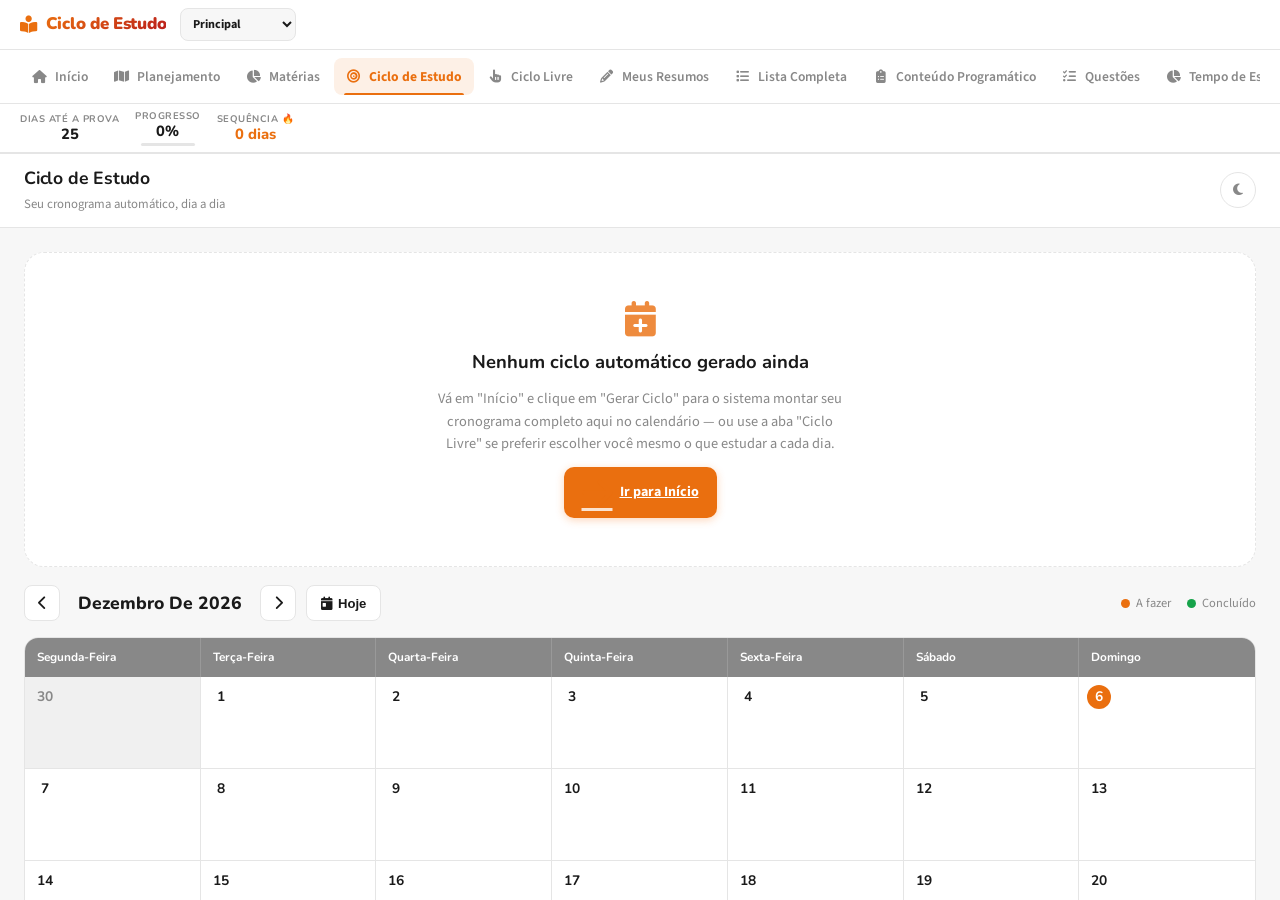
==== cicloestudo.html @ cb294ae9 "comit" ====
<!DOCTYPE html>
<html lang="pt-BR" data-theme="light">
<head>
    <meta charset="UTF-8">
    <meta name="viewport" content="width=device-width, initial-scale=1.0">
    <title>Ciclo de Estudo · Ciclo Estudo</title>
    <link rel="stylesheet" href="https://cdnjs.cloudflare.com/ajax/libs/font-awesome/6.4.0/css/all.min.css">
    <link rel="preconnect" href="https://fonts.googleapis.com">
    <link rel="preconnect" href="https://fonts.gstatic.com" crossorigin>
    <link href="https://fonts.googleapis.com/css2?family=Nunito:ital,wght@0,300;0,400;0,500;0,600;0,700;0,800;0,900;1,400&family=Source+Sans+3:ital,wght@0,300;0,400;0,600;0,700;1,400&family=JetBrains+Mono:wght@400;700&display=swap" rel="stylesheet">
    <link rel="stylesheet" href="core.css">
</head>
<body>
    <script id="persistence-data">window.HARDCODED_DATA = null;</script>
    <div id="toast-container"></div>

    <header class="app-header glass-panel">
        <div class="app-header-row">
            <div class="brand">
                <i class="fas fa-book-reader"></i>
                <span>Ciclo de Estudo</span>
            </div>
            <div id="profile-switcher" class="profile-switcher"><!-- JS generated --></div>
        </div>

        <div class="app-header-row">
            <nav class="topnav-menu">
                <a href="index.html" class="nav-item">
                    <i class="fas fa-house"></i>
                    <span>Início</span>
                </a>
                <a href="planejamento.html" class="nav-item">
                    <i class="fas fa-map"></i>
                    <span>Planejamento</span>
                </a>
                <a href="materias.html" class="nav-item">
                    <i class="fas fa-chart-pie"></i>
                    <span>Matérias</span>
                </a>
                <div class="nav-item active">
                    <i class="fas fa-bullseye"></i>
                    <span>Ciclo de Estudo</span>
                </div>
                <a href="cicloestudolivre.html" class="nav-item">
                    <i class="fas fa-hand-pointer"></i>
                    <span>Ciclo Livre</span>
                </a>
                <a href="resumo.html" class="nav-item">
                    <i class="fas fa-pencil-alt"></i>
                    <span>Meus Resumos</span>
                </a>
                <a href="listacompleta.html" class="nav-item">
                    <i class="fas fa-list"></i>
                    <span>Lista Completa</span>
                </a>
                <a href="conteudoprogramatico.html" class="nav-item">
                    <i class="fas fa-clipboard-list"></i>
                    <span>Conteúdo Programático</span>
                </a>
                <a href="questoes.html" class="nav-item">
                    <i class="fas fa-list-check"></i>
                    <span>Questões</span>
                </a>
                <a href="tempoestudo.html" class="nav-item">
                    <i class="fas fa-chart-pie"></i>
                    <span>Tempo de Estudo</span>
                </a>
                <a href="historico.html" class="nav-item">
                    <i class="fas fa-history"></i>
                    <span>Histórico</span>
                </a>
            </nav>
        </div>

        <div class="app-header-row subnav-row">
            <div class="header-stats">
                <div class="header-stat">
                    <div class="header-stat-label">Dias até a Prova</div>
                    <div class="header-stat-value" id="days-left-stat">0</div>
                </div>
                <div class="header-stat">
                    <div class="header-stat-label">Progresso</div>
                    <div class="header-stat-value" id="total-progress-stat">0%</div>
                    <div class="progress-circle">
                        <div class="progress-fill" id="total-progress-bar"></div>
                    </div>
                </div>
                <div class="header-stat">
                    <div class="header-stat-label">Sequência 🔥</div>
                    <div class="header-stat-value" id="streak-stat">0 dias</div>
                </div>
            </div>

            <div style="flex:1;"></div>
        </div>
    </header>

    <main class="main-content">
        <div class="top-bar">
            <div class="page-title">
                <h1 id="page-title-text">Ciclo de Estudo</h1>
                <p id="page-subtitle-text">Seu cronograma automático, dia a dia</p>
            </div>
            <div style="display:flex; gap:10px; align-items:center;">
                <button id="theme-toggle" style="padding: 8px 12px; border-radius: 50%; width: 38px; height: 38px; display: flex; align-items: center; justify-content: center; cursor: pointer; transition: all 0.2s;" onclick="toggleTheme()" title="Modo Escuro">
                    <i class="fas fa-moon"></i>
                </button>
            </div>
        </div>

        <div class="content-area">
            <div id="view-calendar" class="view-section active">
                <div id="calendar-empty-banner"><!-- JS generated --></div>

                <div class="calendar-toolbar">
                    <div class="calendar-toolbar-nav">
                        <button class="calendar-nav-btn" onclick="changeCalendarMonth(-1)" title="Mês anterior"><i class="fas fa-chevron-left"></i></button>
                        <h2 class="calendar-month-label" id="calendar-month-label">—</h2>
                        <button class="calendar-nav-btn" onclick="changeCalendarMonth(1)" title="Próximo mês"><i class="fas fa-chevron-right"></i></button>
                        <button class="calendar-today-btn" onclick="goToCalendarToday()"><i class="fas fa-calendar-day"></i> Hoje</button>
                    </div>
                    <div class="calendar-legend">
                        <div class="calendar-legend-item"><span class="calendar-legend-dot" style="background:var(--accent);"></span> A fazer</div>
                        <div class="calendar-legend-item"><span class="calendar-legend-dot" style="background:var(--green);"></span> Concluído</div>
                    </div>
                </div>

                <div class="calendar-table">
                    <div class="calendar-table-head" id="calendar-grid-head"><!-- JS generated --></div>
                    <div class="calendar-table-body" id="calendar-grid"><!-- JS generated --></div>
                </div>
            </div>
        </div>
    </main>

    <!-- MODAL: TAREFAS DO DIA -->
    <div class="modal-overlay" id="calendar-day-modal">
        <div class="modal" style="width: 640px;">
            <div class="modal-header">
                <div class="modal-title" id="calendar-day-modal-title"><i class="fas fa-calendar-day" style="color: var(--accent);"></i> Dia</div>
                <button class="close-modal" onclick="closeCalendarDayModal()"><i class="fas fa-times"></i></button>
            </div>
            <div class="modal-body">
                <div class="cycle-add-row">
                    <select id="calendar-add-subject-select"><!-- JS generated --></select>
                    <button class="btn btn-secondary" onclick="addSubjectToCalendarDay()"><i class="fas fa-plus"></i> Adicionar matéria a este dia</button>
                </div>
                <div id="calendar-day-modal-tasks"><!-- JS generated --></div>
            </div>
        </div>
    </div>

    <!-- NOTE MODAL -->
    <div id="note-modal">
        <div class="note-modal-content">
            <div class="note-header">
                <span>Como foi, Estudante? Lembre-se de anotar em que página parou do PDF/Vídeo Aula</span>
                <button onclick="cancelNote()" style="background:none; border:none; color:#aaa; cursor:pointer; font-size:1.2rem;"><i class="fas fa-times"></i></button>
            </div>
            <div class="note-body">
                <div style="display: flex; gap: 10px; margin-bottom: 10px;">
                    <div style="flex: 1;">
                        <label class="note-label">Questões Feitas</label>
                        <input type="number" id="note-questions-total" class="note-input" placeholder="0" min="0" style="width: 100%; padding: 10px; background: var(--bg-color); border: 1px solid var(--border-color); color: var(--text-color); border-radius: 6px;">
                    </div>
                    <div style="flex: 1;">
                        <label class="note-label">Acertos</label>
                        <input type="number" id="note-questions-correct" class="note-input" placeholder="0" min="0" style="width: 100%; padding: 10px; background: var(--bg-color); border: 1px solid var(--border-color); color: var(--text-color); border-radius: 6px;">
                    </div>
                </div>
                <div style="display:flex; gap:6px; align-items:flex-start; font-size:0.78rem; color:var(--text-secondary, #999); margin-bottom:10px; line-height:1.4;">
                    <i class="fas fa-lightbulb" style="color:var(--accent-color); margin-top:2px;"></i>
                    <span>Antes de fechar: resolva 5-10 questões dessa matéria e dê uma revisada rápida nos pontos principais — reforça muito mais do que só ler.</span>
                </div>
                <label class="note-label">Anotações</label>
                <textarea id="note-textarea" class="note-textarea" placeholder="Faça suas anotações aqui!"></textarea>
            </div>
            <div class="note-footer">
                <button class="bar-btn btn-cancel" onclick="cancelNote()"><i class="fas fa-times"></i> Cancelar</button>
                <button class="bar-btn btn-save" onclick="saveNote()"><i class="fas fa-check"></i> Atualizar</button>
            </div>
        </div>
    </div>

    <!-- STICKY TIMER BAR -->
    <div id="active-study-bar">
        <div class="bar-subject-info">
            <div id="bar-subject-name" class="bar-subject-name">Subject Name</div>
            <div class="bar-timer">
                <i class="fas fa-stopwatch"></i>
                <span id="bar-timer-display">0h 0m 0s</span>
            </div>
            <div class="bar-progress">
                <div id="bar-progress-fill" class="bar-progress-fill"></div>
            </div>
            <span id="bar-target-label" class="bar-target"></span>
        </div>
        <div class="bar-controls">
            <button class="bar-btn btn-cancel" onclick="openFocusMode()" title="Modo Foco (tela cheia)">
                <i class="fas fa-expand"></i> Modo Foco
            </button>
            <button id="btn-pause-resume" class="bar-btn btn-continue" onclick="togglePauseResume()">
                <i class="fas fa-pause"></i> Pausar
            </button>
            <button class="bar-btn btn-save" onclick="finishSession()">
                <i class="fas fa-check"></i> Salvar
            </button>
            <button class="bar-btn btn-cancel" onclick="cancelSession()">
                <i class="fas fa-times"></i> Cancelar
            </button>
        </div>
    </div>

    <!-- MODO FOCO (tela cheia, sem distração) -->
    <div id="focus-mode-overlay">
        <div class="focus-subject" id="focus-subject-name">Matéria</div>
        <div class="focus-timer" id="focus-timer-display">00:00:00</div>
        <div class="focus-progress"><div class="focus-progress-fill" id="focus-progress-fill"></div></div>
        <div class="focus-target" id="focus-target-label"></div>
        <div class="focus-controls">
            <button class="bar-btn btn-continue" onclick="togglePauseResume()"><i class="fas fa-pause" id="focus-pause-icon"></i> Pausar</button>
            <button class="bar-btn btn-save" onclick="finishSession()"><i class="fas fa-check"></i> Salvar</button>
            <button class="bar-btn btn-cancel" onclick="closeFocusMode()"><i class="fas fa-compress"></i> Sair do Modo Foco</button>
        </div>
    </div>


    <script src="core.js"></script>
    <script>
        /**
         * Formata uma Date como chave "yyyy-mm-dd" (sem fuso), usada pra indexar fullSchedule.
         */
        function dateKeyOf(d) {
            return `${d.getFullYear()}-${String(d.getMonth() + 1).padStart(2, '0')}-${String(d.getDate()).padStart(2, '0')}`;
        }

        function findDayObjByKey(key) {
            return fullSchedule.find(d => dateKeyOf(d.date) === key);
        }

        /**
         * Retorna (e cria se necessário) o dia do fullSchedule correspondente à chave —
         * versão genérica de getOrCreateTodayDayObj() do core.js, pra qualquer data do calendário.
         */
        function getOrCreateDayObjByKey(key) {
            let dayObj = findDayObjByKey(key);
            if (!dayObj) {
                const [y, m, d] = key.split('-').map(Number);
                dayObj = { date: new Date(y, m - 1, d), tasks: [] };
                fullSchedule.push(dayObj);
                fullSchedule.sort((a, b) => a.date.getTime() - b.date.getTime());
            }
            return dayObj;
        }

        // --- NAVEGAÇÃO DO CALENDÁRIO ---
        let calendarViewDate = new Date();
        calendarViewDate.setDate(1);
        let calendarSelectedDateKey = null;

        function changeCalendarMonth(offset) {
            calendarViewDate.setMonth(calendarViewDate.getMonth() + offset);
            renderCalendarMonth();
        }

        function goToCalendarToday() {
            calendarViewDate = new Date();
            calendarViewDate.setDate(1);
            renderCalendarMonth();
        }

        /**
         * Desenha o mês inteiro: cabeçalho (Segunda..Domingo) + uma célula por dia (incluindo
         * dias do mês anterior/seguinte pra completar as semanas), com pontinhos indicando as
         * matérias planejadas (laranja = a fazer, verde = concluída) — o cronograma já vem
         * pronto de fullSchedule (gerado em Início via "Gerar Ciclo").
         */
        function renderCalendarMonth() {
            const head = document.getElementById('calendar-grid-head');
            const grid = document.getElementById('calendar-grid');
            const label = document.getElementById('calendar-month-label');
            const banner = document.getElementById('calendar-empty-banner');
            if (!grid || !label || !head) return; // view ainda não montada

            banner.innerHTML = (!fullSchedule.length) ? `
                <div class="cycle-empty" style="margin-bottom:18px;">
                    <i class="fas fa-calendar-plus"></i>
                    <h3>Nenhum ciclo automático gerado ainda</h3>
                    <p>Vá em "Início" e clique em "Gerar Ciclo" para o sistema montar seu cronograma completo aqui no calendário — ou use a aba "Ciclo Livre" se preferir escolher você mesmo o que estudar a cada dia.</p>
                    <a class="btn btn-primary" href="index.html"><i class="fas fa-arrow-right"></i> Ir para Início</a>
                </div>` : '';

            label.textContent = calendarViewDate.toLocaleDateString('pt-BR', { month: 'long', year: 'numeric' }).replace(/^\w/, c => c.toUpperCase());

            const weekDayLabels = ['Segunda-Feira', 'Terça-Feira', 'Quarta-Feira', 'Quinta-Feira', 'Sexta-Feira', 'Sábado', 'Domingo'];
            head.innerHTML = weekDayLabels.map(w => `<div class="calendar-weekday">${w}</div>`).join('');

            const year = calendarViewDate.getFullYear();
            const month = calendarViewDate.getMonth();
            const totalDaysInMonth = new Date(year, month + 1, 0).getDate();
            // Semana começa na Segunda: getDay() 0=Dom..6=Sáb vira 0=Seg..6=Dom.
            const firstWeekdayMonFirst = (new Date(year, month, 1).getDay() + 6) % 7;
            const totalRows = Math.ceil((firstWeekdayMonFirst + totalDaysInMonth) / 7);
            const gridStart = new Date(year, month, 1 - firstWeekdayMonFirst);

            const today = new Date(); today.setHours(0, 0, 0, 0);
            const todayKey = dateKeyOf(today);

            let cellsHtml = '';
            for (let i = 0; i < totalRows * 7; i++) {
                const cellDate = new Date(gridStart);
                cellDate.setDate(gridStart.getDate() + i);
                const key = dateKeyOf(cellDate);
                const isOutside = cellDate.getMonth() !== month;
                const dayObj = findDayObjByKey(key);
                const tasks = dayObj ? dayObj.tasks : [];
                const dotsHtml = tasks.slice(0, 12).map(t =>
                    `<span class="calendar-dot ${deriveTaskStatus(t) === 'concluido' ? 'done' : 'pending'}" title="${t.subject}"></span>`
                ).join('');

                cellsHtml += `
                    <div class="calendar-cell ${key === todayKey ? 'is-today' : ''} ${isOutside ? 'is-outside' : ''}" onclick="openCalendarDayModal('${key}')">
                        <div class="calendar-cell-top">
                            <span class="calendar-cell-day">${cellDate.getDate()}</span>
                            ${tasks.length ? `<span class="calendar-cell-hours">${tasks.filter(t => deriveTaskStatus(t) === 'concluido').length}/${tasks.length}</span>` : ''}
                        </div>
                        <div class="calendar-cell-dots">${dotsHtml}</div>
                    </div>`;
            }
            grid.innerHTML = cellsHtml;
        }

        // --- MODAL DE TAREFAS DO DIA ---
        function openCalendarDayModal(key) {
            calendarSelectedDateKey = key;
            renderCalendarDayModal();
            document.getElementById('calendar-day-modal').classList.add('open');
        }

        function closeCalendarDayModal() {
            document.getElementById('calendar-day-modal').classList.remove('open');
            calendarSelectedDateKey = null;
        }

        function renderCalendarDayModal() {
            if (!calendarSelectedDateKey) return;
            const [y, m, d] = calendarSelectedDateKey.split('-').map(Number);
            const dateObj = new Date(y, m - 1, d);
            const titleEl = document.getElementById('calendar-day-modal-title');
            titleEl.innerHTML = `<i class="fas fa-calendar-day" style="color: var(--accent);"></i> ${dateObj.toLocaleDateString('pt-BR', { weekday: 'long', day: 'numeric', month: 'long' }).replace(/^\w/, c => c.toUpperCase())}`;

            const select = document.getElementById('calendar-add-subject-select');
            select.innerHTML = subjectsConfig.map(s => `<option value="${s.name}">${s.name} (Peso ${s.weight})</option>`).join('');

            const dayObj = findDayObjByKey(calendarSelectedDateKey);
            const tasks = dayObj ? dayObj.tasks : [];
            const container = document.getElementById('calendar-day-modal-tasks');

            if (!tasks.length) {
                container.innerHTML = `
                    <div class="cycle-empty">
                        <i class="fas fa-mug-hot"></i>
                        <h3>Nada planejado nesse dia</h3>
                        <p>Adicione uma matéria acima se quiser estudar algo mesmo assim.</p>
                    </div>`;
                return;
            }

            const activeTaskId = (activeSession && activeSession.dayDate && dateKeyOf(activeSession.dayDate) === calendarSelectedDateKey)
                ? tasks[activeSession.taskIndex]?.id : null;

            container.innerHTML = `<div class="cycle-list">` + tasks.map((task, index) => {
                const status = deriveTaskStatus(task);
                const isActive = task.id === activeTaskId;
                const isDone = status === 'concluido' && !isActive;
                const target = task.durationTarget || 3600;
                const spent = task.timeSpent || 0;
                const percent = Math.min(100, Math.round((spent / target) * 100));
                const statusChipClass = status === 'concluido' ? 'ok' : (status === 'nao_concluido' ? 'ic' : 'ns');
                const statusLabel = status === 'concluido' ? 'Concluído' : (status === 'nao_concluido' ? 'Em andamento' : 'Não iniciado');
                const actionHtml = isActive
                    ? `<span class="status-pill ic"><i class="fas fa-stopwatch"></i> Estudando</span>`
                    : `<button class="start-btn" onclick="startCalendarTask('${task.id}')"><i class="fas fa-play"></i> ${spent > 0 ? 'Continuar' : 'Iniciar Estudo'}</button>`;
                return `
                    <div class="cycle-card ${isActive ? 'is-active' : ''} ${isDone ? 'is-done' : ''}">
                        <div class="cycle-num">${isDone ? '<i class="fas fa-check"></i>' : index + 1}</div>
                        <div class="cycle-card-body">
                            <div class="cycle-card-top">
                                <span class="cycle-card-name">${task.subject}</span>
                                <span class="tag-${task.type === 'Específico' ? 'spec' : 'basic'}">${task.type}</span>
                                <span class="status-pill ${statusChipClass}">${statusLabel}</span>
                            </div>
                            <div class="cycle-card-track"><div class="cycle-card-fill" style="width:${percent}%"></div></div>
                            <div class="cycle-card-meta">${formatTime(spent)} de ${formatTime(target)} · Peso ${task.weight || 1}</div>
                        </div>
                        <div class="cycle-card-actions">
                            ${actionHtml}
                            <button class="cycle-remove-btn" title="Remover desse dia" onclick="removeCalendarTask('${task.id}')"><i class="fas fa-trash"></i></button>
                        </div>
                    </div>`;
            }).join('') + `</div>`;
        }

        function removeCalendarTask(taskId) {
            if (activeSession && activeSession.dayDate && dateKeyOf(activeSession.dayDate) === calendarSelectedDateKey) {
                const dayObj = findDayObjByKey(calendarSelectedDateKey);
                if (dayObj && dayObj.tasks[activeSession.taskIndex] && dayObj.tasks[activeSession.taskIndex].id === taskId) {
                    showToast('Não é possível remover a matéria em estudo agora.', 'warning');
                    return;
                }
            }
            const dayObj = findDayObjByKey(calendarSelectedDateKey);
            if (!dayObj) return;
            dayObj.tasks = dayObj.tasks.filter(t => t.id !== taskId);
            persistSchedule();
            renderCalendarDayModal();
            renderCalendarMonth();
            updateStats();
        }

        function addSubjectToCalendarDay() {
            const select = document.getElementById('calendar-add-subject-select');
            if (!select || !select.value || !calendarSelectedDateKey) return;
            const subConfig = subjectsConfig.find(s => s.name === select.value);
            const dayObj = getOrCreateDayObjByKey(calendarSelectedDateKey);
            dayObj.tasks.push({
                id: `task-adhoc-${Date.now()}`,
                subject: select.value,
                type: subConfig ? subConfig.type : 'Básico',
                weight: subConfig ? subConfig.weight : 1,
                completed: false,
                timeSpent: 0,
                durationTarget: 3600,
                note: ''
            });
            persistSchedule();
            renderCalendarDayModal();
            renderCalendarMonth();
            showToast(`"${select.value}" adicionada a esse dia.`, 'success');
        }

        /**
         * Inicia o cronômetro pra uma tarefa do dia aberto no modal (igual ao "Iniciar Estudo"
         * do Ciclo Livre) — funciona em qualquer dia do calendário, não só hoje.
         */
        function startCalendarTask(taskId) {
            const dayObj = getOrCreateDayObjByKey(calendarSelectedDateKey);
            const index = dayObj.tasks.findIndex(t => t.id === taskId);
            if (index === -1) return;
            if (beginActiveSession(dayObj, index)) { renderCalendarDayModal(); renderCalendarMonth(); }
        }

        // (cronômetro, modo foco, salvar/cancelar sessão e atalhos de teclado ficam em core.js —
        // compartilhados com cicloestudolivre.html, ver a seção "sessão ativa de estudo" lá)


        function init() {
            initCoreData();
            renderCalendarMonth();
            restoreActiveSessionFromStorage();
            checkPendingSessionActionOnLoad();
        }
        initTheme();
        hydrateFromDisk().then(() => { init(); });
    </script>
</body>
</html>
---- core.css ----
/* ═══════════════════════════════════════════════════════════════
           CICLO DE ESTUDO — Design inspirado em Estratégia Concursos
           Paleta: Laranja #F97316 | Vermelho #DC2626 | Neutro escuro
        ═══════════════════════════════════════════════════════════════ */

        /* ─── TOKENS DARK (padrão) ─────────────────────────────────── */
        :root {
            --bg:              #0F0F0F;
            --surface:         #1A1A1A;
            --surface-alt:     #222222;

            --sidebar-bg:      #111111;
            --sidebar-hover:   rgba(249,115,22,0.10);
            --sidebar-border:  rgba(255,255,255,0.07);
            --sidebar-text:    #F5F5F5;
            --sidebar-muted:   #777777;
            --sidebar-card-bg: rgba(255,255,255,0.04);

            --ink:    #F5F5F5;
            --ink-2:  #D4D4D4;
            --ink-3:  #888888;
            --ink-4:  #555555;

            /* ACENTO PRINCIPAL: laranja Estratégia */
            --accent:       #F97316;
            --accent-soft:  rgba(249,115,22,0.14);
            --accent-hover: #EA6F0F;

            /* Secundário: vermelho */
            --accent-secondary: #DC2626;
            --accent-secondary-soft: rgba(220,38,38,0.12);

            --green:      #22C55E;
            --green-soft: rgba(34,197,94,0.12);
            --amber:      #EAB308;
            --amber-soft: rgba(234,179,8,0.12);
            --red:        #EF4444;
            --red-soft:   rgba(239,68,68,0.12);

            --border:   rgba(255,255,255,0.08);
            --border-2: rgba(255,255,255,0.04);

            --r-xs: 3px; --r-sm: 6px; --r: 8px;
            --r-md: 10px; --r-lg: 14px; --r-xl: 20px; --r-full: 9999px;

            --sh-xs: none;
            --sh-sm: 0 1px 3px rgba(0,0,0,0.4);
            --sh:    0 3px 8px rgba(0,0,0,0.5);
            --sh-md: 0 8px 24px rgba(0,0,0,0.6);
            --sh-lg: 0 20px 60px rgba(0,0,0,0.8);

            /* compat aliases */
            --bg-color:       var(--bg);
            --card-bg:        var(--surface);
            --text-color:     var(--ink);
            --text-muted:     var(--ink-3);
            --hover-bg:       var(--surface-alt);
            --accent-color:   var(--accent);
            --border-color:   var(--border);
            --success-color:  var(--green);
            --warning-color:  var(--amber);
            --danger-color:   var(--red);
            --input-bg:       var(--surface-alt);
            --input-border:   var(--border);
            --card-shadow:    none;
            --body-bg:        var(--bg);
            --glass-shadow:   var(--sh-md);
            --glass-blur:     blur(16px);
            --tag-spec-bg:    var(--accent-soft);
            --tag-spec-text:  #FDBA74;
            --tag-basic-bg:   var(--amber-soft);
            --tag-basic-text: #FDE047;
            --glass-bg:       rgba(15,15,15,0.95);
            --glass-border:   rgba(255,255,255,0.08);
        }

        /* ─── LIGHT MODE ───────────────────────────────────────────── */
        [data-theme="light"] {
            --bg:              #F7F7F7;
            --surface:         #FFFFFF;
            --surface-alt:     #F0F0F0;

            --sidebar-bg:      #FFFFFF;
            --sidebar-hover:   rgba(249,115,22,0.08);
            --sidebar-border:  #E5E5E5;
            --sidebar-text:    #1A1A1A;
            --sidebar-muted:   #888888;
            --sidebar-card-bg: rgba(0,0,0,0.03);

            --ink:    #1A1A1A;
            --ink-2:  #404040;
            --ink-3:  #888888;
            --ink-4:  #AAAAAA;

            --accent:       #EA6F0F;
            --accent-soft:  rgba(234,111,15,0.10);
            --accent-hover: #D96200;

            --accent-secondary: #B91C1C;
            --accent-secondary-soft: rgba(185,28,28,0.09);

            --green:      #16A34A;
            --green-soft: rgba(22,163,74,0.09);
            --amber:      #D97706;
            --amber-soft: rgba(217,119,6,0.09);
            --red:        #DC2626;
            --red-soft:   rgba(220,38,38,0.09);

            --border:   #E5E5E5;
            --border-2: #F0F0F0;

            --sh-xs: 0 1px 2px rgba(0,0,0,0.05);
            --sh-sm: 0 1px 4px rgba(0,0,0,0.08);
            --sh:    0 3px 8px rgba(0,0,0,0.08);
            --sh-md: 0 8px 24px rgba(0,0,0,0.10);
            --sh-lg: 0 20px 60px rgba(0,0,0,0.14);

            --bg-color:       var(--bg);
            --card-bg:        var(--surface);
            --text-color:     var(--ink);
            --text-muted:     var(--ink-3);
            --hover-bg:       var(--surface-alt);
            --accent-color:   var(--accent);
            --border-color:   var(--border);
            --success-color:  var(--green);
            --warning-color:  var(--amber);
            --danger-color:   var(--red);
            --input-bg:       var(--surface);
            --input-border:   var(--border);
            --card-shadow:    var(--sh-sm);
            --body-bg:        var(--bg);
            --glass-shadow:   var(--sh-md);
            --glass-blur:     blur(16px);
            --tag-spec-bg:    var(--accent-soft);
            --tag-spec-text:  var(--accent);
            --tag-basic-bg:   var(--amber-soft);
            --tag-basic-text: var(--amber);
            --glass-bg:       rgba(255,255,255,0.96);
            --glass-border:   rgba(0,0,0,0.08);
        }

        /* ─── RESET / BASE ─────────────────────────────────────────── */
        *, *::before, *::after { box-sizing: border-box; }
        * { scrollbar-width: thin; scrollbar-color: var(--border) transparent; }
        ::-webkit-scrollbar { width: 5px; height: 5px; }
        ::-webkit-scrollbar-track { background: transparent; }
        ::-webkit-scrollbar-thumb { background: rgba(249,115,22,0.3); border-radius: 99px; }
        ::-webkit-scrollbar-thumb:hover { background: var(--accent); }

        body {
            margin: 0; padding: 0;
            background: var(--bg);
            color: var(--ink);
            font-family: 'Source Sans 3', 'Segoe UI', sans-serif;
            font-size: 15px; line-height: 1.55;
            display: flex; flex-direction: column; height: 100vh; overflow: hidden;
            transition: background 0.2s, color 0.2s;
            -webkit-font-smoothing: antialiased;
        }

        /* ─── TOP HEADER (navegação + ações) ──────────────────────── */
        .app-header, .glass-panel {
            display: flex; flex-direction: column; align-items: stretch;
            background: var(--sidebar-bg) !important;
            border-bottom: 1px solid var(--sidebar-border) !important;
            flex-shrink: 0;
            color: var(--sidebar-text);
            scrollbar-color: rgba(249,115,22,0.2) transparent;
            box-shadow: none !important;
            position: relative; z-index: 100;
        }
        [data-theme="light"] .app-header,
        [data-theme="light"] .glass-panel {
            box-shadow: 0 1px 0 var(--sidebar-border) !important;
        }
        .app-header-row {
            display: flex; align-items: center; gap: 14px;
            padding: 8px 20px;
        }
        .app-header-row + .app-header-row {
            border-top: 1px solid var(--sidebar-border);
        }

        /* BRAND / LOGO */
        .brand {
            display: flex; align-items: center; gap: 8px;
            font-family: 'Nunito', sans-serif;
            font-size: 1.05rem; font-weight: 900; letter-spacing: -0.3px;
            flex-shrink: 0;
        }
        .brand span {
            background: linear-gradient(135deg, #F97316 0%, #DC2626 100%);
            -webkit-background-clip: text; -webkit-text-fill-color: transparent;
            background-clip: text;
        }
        .brand i {
            color: #F97316 !important;
            -webkit-text-fill-color: #F97316 !important;
            font-size: 1.1rem;
        }
        [data-theme="light"] .brand span {
            background: linear-gradient(135deg, #EA6F0F, #B91C1C);
            -webkit-background-clip: text; -webkit-text-fill-color: transparent;
            background-clip: text;
        }
        [data-theme="light"] .brand i { color: #EA6F0F !important; -webkit-text-fill-color: #EA6F0F !important; }

        /* PERFIS */
        .profile-switcher { display: flex; gap: 4px; align-items: center; flex-shrink: 0; }
        .profile-switcher select {
            background: var(--sidebar-card-bg); color: var(--sidebar-text);
            border: 1px solid var(--sidebar-border); border-radius: var(--r);
            padding: 6px 8px; font-size: 0.76rem; font-family: 'Source Sans 3', sans-serif;
            font-weight: 700; cursor: pointer; max-width: 130px;
        }
        .profile-icon-btn {
            background: transparent; border: 1px solid var(--sidebar-border); color: var(--sidebar-muted);
            width: 26px; height: 26px; border-radius: var(--r); cursor: pointer; flex-shrink: 0;
            display: flex; align-items: center; justify-content: center; font-size: 0.7rem;
            transition: all 0.14s;
        }
        .profile-icon-btn:hover { color: var(--accent); border-color: var(--accent); }

        /* NAV (horizontal) */
        .topnav-menu {
            display: flex; align-items: center; gap: 2px; flex: 1;
            overflow-x: auto; scrollbar-width: none; min-width: 0;
        }
        .topnav-menu::-webkit-scrollbar { display: none; }

        .nav-item {
            padding: 8px 12px; border-radius: var(--r);
            cursor: pointer; display: flex; align-items: center; gap: 8px;
            color: var(--sidebar-muted);
            transition: background 0.15s, color 0.15s;
            font-family: 'Source Sans 3', sans-serif;
            font-weight: 600; font-size: 0.85rem;
            text-decoration: none; position: relative;
            white-space: nowrap; flex-shrink: 0;
        }
        .nav-item:hover { background: var(--sidebar-hover); color: var(--accent); }
        .nav-item.active {
            background: var(--accent-soft);
            color: var(--accent);
            font-weight: 700;
        }
        .nav-item.active::before {
            content: '';
            position: absolute; left: 10px; right: 10px; bottom: 0;
            height: 2px;
            background: var(--accent);
            border-radius: 2px 2px 0 0;
        }
        [data-theme="light"] .nav-item { color: var(--ink-3); }
        [data-theme="light"] .nav-item:hover { background: var(--sidebar-hover); color: var(--accent); }
        [data-theme="light"] .nav-item.active { color: var(--accent); }
        .nav-item i { width: 15px; text-align: center; font-size: 0.82rem; color: inherit; }
        .nav-item:active { transform: scale(0.97); }

        /* ESTATÍSTICAS compactas no header */
        .header-stats { display: flex; align-items: center; gap: 16px; flex-shrink: 0; }
        .header-stat { text-align: center; line-height: 1.25; }
        .header-stat-label {
            font-size: 0.6rem; color: var(--sidebar-muted);
            text-transform: uppercase; letter-spacing: 0.5px;
            font-family: 'Nunito', sans-serif; font-weight: 700; white-space: nowrap;
        }
        .header-stat-value {
            font-size: 0.92rem; font-weight: 800;
            color: var(--sidebar-text);
            font-family: 'Nunito', sans-serif;
        }
        [data-theme="light"] .header-stat-label { color: var(--ink-3) !important; }
        [data-theme="light"] .header-stat-value { color: var(--ink) !important; }

        .progress-circle {
            width: 54px; height: 3px; margin: 3px auto 0;
            background: var(--sidebar-border);
            border-radius: 99px; overflow: hidden;
        }
        .progress-fill {
            height: 100%;
            background: linear-gradient(90deg, var(--accent), var(--accent-secondary));
            border-radius: 99px; transition: width 0.5s ease;
        }
        [data-theme="light"] .progress-circle { background: var(--border); }

        #streak-stat { color: var(--accent) !important; }

        /* SUB-NAVEGAÇÃO "Dados & Backup" (barra sempre visível, não escondida em menu) */
        .subnav-row { padding-top: 6px; padding-bottom: 6px; }
        .subnav-toolbar { display: flex; align-items: center; gap: 4px; flex-wrap: wrap; }
        .subnav-btn {
            background: transparent; border: 1px solid var(--sidebar-border); color: var(--sidebar-muted);
            border-radius: var(--r-full); cursor: pointer; padding: 5px 11px;
            font-size: 0.76rem; font-family: 'Source Sans 3', sans-serif; font-weight: 600;
            display: flex; align-items: center; gap: 6px; white-space: nowrap;
            transition: background 0.14s, color 0.14s, border-color 0.14s;
        }
        .subnav-btn:hover { background: var(--sidebar-hover); color: var(--accent); border-color: rgba(249,115,22,0.35); }
        .subnav-btn i { font-size: 0.74rem; }
        [data-theme="light"] .subnav-btn { color: var(--ink-3) !important; border-color: var(--sidebar-border) !important; }
        [data-theme="light"] .subnav-btn:hover { background: rgba(249,115,22,0.06) !important; color: var(--accent) !important; }

        /* Reaproveitado por telas que ainda usam o botão de ação vertical (nenhuma no momento) */
        .btn-sidebar-action {
            width: 100%; padding: 8px 12px;
            background: transparent;
            border: 1px solid var(--sidebar-border);
            color: var(--sidebar-muted);
            border-radius: var(--r); cursor: pointer;
            font-size: 0.82rem; font-family: 'Source Sans 3', sans-serif; font-weight: 600;
            display: flex; align-items: center; gap: 8px;
            transition: background 0.14s, color 0.14s, border-color 0.14s;
            text-align: left;
        }
        .btn-sidebar-action:hover {
            background: var(--sidebar-hover);
            color: var(--accent);
            border-color: rgba(249,115,22,0.35);
        }
        .btn-sidebar-action i { width: 15px; text-align: center; color: var(--accent); font-size: 0.78rem; }
        [data-theme="light"] .btn-sidebar-action { color: var(--ink-3) !important; border-color: var(--sidebar-border) !important; }
        [data-theme="light"] .btn-sidebar-action:hover { background: rgba(249,115,22,0.06) !important; color: var(--accent) !important; }

        .btn-save-progress {
            background: linear-gradient(135deg, var(--accent), var(--accent-secondary)) !important;
            border-radius: var(--r-md) !important;
            border: none !important;
            color: #fff !important;
            font-family: 'Nunito', sans-serif !important;
            font-weight: 900 !important;
            box-shadow: 0 4px 14px rgba(249,115,22,0.3) !important;
            padding: 8px 16px !important; cursor: pointer !important; font-size: 0.82rem !important;
            display: flex; align-items: center; gap: 6px; white-space: nowrap;
            transition: all 0.2s ease !important;
        }
        .btn-save-progress:hover {
            transform: translateY(-1px) !important;
            box-shadow: 0 6px 20px rgba(249,115,22,0.45) !important;
        }

        /* ─── MAIN CONTENT ─────────────────────────────────────────── */
        .main-content {
            flex: 1; display: flex; flex-direction: column;
            overflow: hidden; background: var(--bg); min-width: 0;
        }

        .top-bar {
            padding: 12px 24px;
            border-bottom: 1px solid var(--border);
            display: flex; justify-content: space-between; align-items: center;
            background: var(--surface); flex-shrink: 0; gap: 16px;
            box-shadow: var(--sh-xs);
        }
        .page-title h1 {
            margin: 0; font-size: 1.1rem; font-weight: 700;
            color: var(--ink); letter-spacing: -0.2px;
            font-family: 'Nunito', sans-serif;
        }
        .page-title p { margin: 2px 0 0; font-size: 0.8rem; color: var(--ink-3); }

        #open-model-editor-btn {
            background: var(--accent) !important; color: #fff !important;
            border-radius: var(--r) !important; font-size: 0.82rem !important;
            padding: 7px 14px !important; font-weight: 700 !important;
            border: none !important; cursor: pointer !important;
            font-family: 'Source Sans 3', sans-serif !important;
            transition: background 0.15s, box-shadow 0.15s !important;
        }
        #open-model-editor-btn:hover {
            background: var(--accent-hover) !important;
            box-shadow: 0 3px 10px rgba(249,115,22,0.35) !important;
        }

        #theme-toggle {
            border: 1px solid var(--border) !important;
            color: var(--ink-3) !important; background: var(--surface) !important;
            border-radius: 50% !important; transition: all 0.14s !important;
            cursor: pointer !important; width: 36px !important; height: 36px !important;
        }
        #theme-toggle:hover {
            background: var(--accent-soft) !important;
            color: var(--accent) !important;
            border-color: var(--accent) !important;
        }

        .content-area {
            flex: 1; overflow: auto; overflow-x: hidden;
            padding: 24px; position: relative; background: var(--bg);
        }

        /* ─── VIEWS ────────────────────────────────────────────────── */
        .view-section { display: none; width: 100%; }
        .view-section.active {
            display: block;
            animation: fadeUp 0.2s ease;
        }

        @keyframes fadeUp {
            from { opacity: 0; transform: translateY(6px); }
            to   { opacity: 1; transform: translateY(0); }
        }
        @keyframes fadeIn {
            from { opacity: 0; } to { opacity: 1; }
        }
        @keyframes zoomIn {
            from { transform: scale(0.95); opacity: 0; }
            to   { transform: scale(1); opacity: 1; }
        }

        /* SLIDE ANIMATIONS */
        .view-section.slide-left-out {
            position: absolute; top: 24px; left: 24px;
            width: calc(100% - 48px);
            animation: slideLeftOut 0.22s forwards ease-in-out;
            pointer-events: none;
        }
        .view-section.slide-left-in {
            display: block; position: relative;
            animation: slideLeftIn 0.22s forwards ease-in-out;
        }
        .view-section.slide-right-out {
            position: absolute; top: 24px; left: 24px;
            width: calc(100% - 48px);
            animation: slideRightOut 0.22s forwards ease-in-out;
            pointer-events: none;
        }
        .view-section.slide-right-in {
            display: block; position: relative;
            animation: slideRightIn 0.22s forwards ease-in-out;
        }
        @keyframes slideLeftOut  { from{transform:translateX(0);opacity:1} to{transform:translateX(-24px);opacity:0} }
        @keyframes slideLeftIn   { from{transform:translateX(24px);opacity:0} to{transform:translateX(0);opacity:1} }
        @keyframes slideRightOut { from{transform:translateX(0);opacity:1} to{transform:translateX(24px);opacity:0} }
        @keyframes slideRightIn  { from{transform:translateX(-24px);opacity:0} to{transform:translateX(0);opacity:1} }

        /* ─── CICLO DE ESTUDO (HOME) ───────────────────────────────── */
        .cycle-empty {
            background: var(--surface); border: 1px dashed var(--border);
            border-radius: var(--r-xl); padding: 48px 32px; text-align: center;
            display: flex; flex-direction: column; align-items: center; gap: 12px;
        }
        .cycle-empty i { font-size: 2.2rem; color: var(--accent); opacity: 0.8; }
        .cycle-empty h3 { margin: 0; font-family: 'Nunito', sans-serif; font-size: 1.15rem; color: var(--ink); }
        .cycle-empty p { margin: 0; color: var(--ink-3); font-size: 0.9rem; max-width: 420px; }

        .cycle-summary-bar {
            display: flex; align-items: center; justify-content: space-between;
            background: var(--surface); border: 1px solid var(--border);
            border-radius: var(--r-lg); padding: 16px 20px; margin-bottom: 18px;
            gap: 20px; flex-wrap: wrap;
        }
        .cycle-summary-title { font-family: 'Nunito', sans-serif; font-weight: 800; font-size: 1rem; color: var(--ink); display:flex; align-items:center; gap:8px; }
        .cycle-summary-title i { color: var(--accent); }
        .cycle-summary-stats { display: flex; gap: 22px; }
        .cycle-summary-stat { text-align: center; }
        .cycle-summary-stat b { display: block; font-size: 1.05rem; font-weight: 800; color: var(--ink); font-family: 'Nunito', sans-serif; }
        .cycle-summary-stat span { font-size: 0.68rem; text-transform: uppercase; letter-spacing: 0.6px; color: var(--ink-3); }
        .cycle-summary-bar-track { flex: 1; min-width: 140px; height: 8px; background: var(--border); border-radius: 99px; overflow: hidden; }
        .cycle-summary-bar-fill { height: 100%; background: linear-gradient(90deg, var(--accent), var(--accent-secondary)); border-radius: 99px; transition: width 0.4s; }
        .gap-pending { color: var(--amber) !important; }
        .gap-done { color: var(--green) !important; }

        .week-strip {
            background: var(--surface); border: 1px solid var(--border);
            border-radius: var(--r-lg); padding: 12px 16px; margin-bottom: 18px;
        }
        .week-strip-title { font-size: 0.72rem; font-weight: 800; text-transform: uppercase; letter-spacing: 0.6px; color: var(--ink-3); margin-bottom: 8px; font-family: 'Nunito', sans-serif; }
        .week-strip-cells { display: grid; grid-template-columns: repeat(7, 1fr); gap: 6px; }
        .week-cell {
            background: var(--surface-alt); border: 1px solid var(--border); border-radius: var(--r);
            padding: 8px 4px; text-align: center; cursor: default;
        }
        .week-cell.is-today { border-color: var(--accent); box-shadow: 0 0 0 1px var(--accent) inset; }
        .week-cell-day { font-size: 0.66rem; font-weight: 800; text-transform: uppercase; color: var(--ink-3); font-family: 'Nunito', sans-serif; }
        .week-cell-count { font-size: 1.1rem; font-weight: 800; color: var(--ink); font-family: 'Nunito', sans-serif; margin: 2px 0; }
        .week-cell-sub { font-size: 0.66rem; color: var(--ink-3); }

        .cycle-list { display: flex; flex-direction: column; gap: 10px; margin-bottom: 18px; }
        .cycle-card {
            background: var(--surface); border: 1px solid var(--border);
            border-radius: var(--r-lg); padding: 14px 16px;
            display: flex; align-items: center; gap: 14px;
            transition: all 0.16s cubic-bezier(0.4,0,0.2,1);
        }
        .cycle-card:hover { border-color: var(--accent); box-shadow: 0 4px 16px rgba(249,115,22,0.12); }
        .cycle-card.is-active { border-color: var(--accent); box-shadow: 0 0 0 2px var(--accent-soft), 0 6px 20px rgba(249,115,22,0.18); }
        .cycle-card.is-done { opacity: 0.55; }
        .cycle-num {
            width: 30px; height: 30px; border-radius: 50%; flex-shrink: 0;
            background: var(--surface-alt); border: 1px solid var(--border);
            display: flex; align-items: center; justify-content: center;
            font-weight: 800; font-size: 0.82rem; color: var(--ink-3);
            font-family: 'Nunito', sans-serif;
        }
        .cycle-card.is-active .cycle-num { background: var(--accent); border-color: var(--accent); color: #fff; }
        .cycle-card.is-done .cycle-num { background: var(--green-soft); border-color: transparent; color: var(--green); }
        .cycle-card-body { flex: 1; min-width: 0; }
        .cycle-card-top { display: flex; align-items: center; gap: 10px; flex-wrap: wrap; margin-bottom: 6px; }
        .cycle-card-name { font-weight: 800; font-size: 0.96rem; color: var(--ink); font-family: 'Nunito', sans-serif; }
        .cycle-card-track { height: 5px; background: var(--border); border-radius: 99px; overflow: hidden; }
        .cycle-card-fill { height: 100%; background: var(--accent); border-radius: 99px; transition: width 0.3s; }
        .cycle-card-meta { font-size: 0.76rem; color: var(--ink-3); margin-top: 5px; }
        .cycle-card-actions { flex-shrink: 0; display: flex; gap: 6px; align-items: center; }
        .cycle-remove-btn {
            background: transparent; border: 1px solid var(--border); color: var(--ink-3);
            width: 30px; height: 30px; border-radius: var(--r); cursor: pointer;
            display: flex; align-items: center; justify-content: center; font-size: 0.8rem;
            transition: all 0.14s;
        }
        .cycle-remove-btn:hover { color: var(--red); border-color: var(--red); background: var(--red-soft); }

        .cycle-builder {
            background: var(--surface); border: 1px solid var(--border);
            border-radius: var(--r-lg); padding: 18px 20px; margin-top: 6px;
        }
        .cycle-builder h3 { margin: 0 0 4px; font-family: 'Nunito', sans-serif; font-size: 0.98rem; color: var(--ink); }
        .cycle-builder p { margin: 0 0 14px; font-size: 0.82rem; color: var(--ink-3); }
        .cycle-builder-grid { display: grid; grid-template-columns: repeat(auto-fill, minmax(220px,1fr)); gap: 8px; margin-bottom: 16px; }
        .cycle-pick {
            display: flex; align-items: center; gap: 9px;
            background: var(--surface-alt); border: 1px solid var(--border);
            border-radius: var(--r); padding: 9px 11px; cursor: pointer;
            transition: all 0.14s; font-size: 0.85rem;
        }
        .cycle-pick:hover { border-color: var(--accent); }
        .cycle-pick input { accent-color: var(--accent); width: 15px; height: 15px; flex-shrink: 0; }
        .cycle-pick span { flex: 1; color: var(--ink-2); font-weight: 600; }
        .cycle-pick.checked { background: var(--accent-soft); border-color: var(--accent); }
        .cycle-pick.checked span { color: var(--accent); }
        .cycle-pick small { color: var(--ink-3); font-weight: 700; }

        .cycle-add-row {
            display: flex; gap: 8px; margin-bottom: 18px; flex-wrap: wrap;
        }
        .cycle-add-row select {
            flex: 1; min-width: 200px; background: var(--input-bg); color: var(--ink);
            border: 1px solid var(--input-border); border-radius: var(--r);
            padding: 8px 10px; font-family: 'Source Sans 3', sans-serif; font-size: 0.86rem;
        }

        .cycle-builder-tip {
            display: flex; align-items: flex-start; gap: 8px;
            background: var(--accent-soft); border: 1px solid rgba(249,115,22,0.25);
            border-radius: var(--r); padding: 9px 12px; margin: 0 0 16px !important;
            font-size: 0.8rem !important; color: var(--ink-2) !important;
        }
        .cycle-builder-tip i { color: var(--accent); margin-top: 2px; }

        .cycle-builder-quick-actions { display: flex; gap: 8px; margin: 0 0 12px; }
        .cycle-builder-quick-actions .btn { padding: 6px 12px; font-size: 0.8rem; }

        .cycle-count-buttons { display: flex; gap: 8px; flex-wrap: wrap; margin: 4px 0 16px; }
        .count-pick {
            width: 42px; height: 42px; border-radius: 50%;
            background: var(--surface-alt); border: 1px solid var(--border); color: var(--ink-2);
            font-weight: 800; font-size: 1rem; cursor: pointer; font-family: 'Nunito', sans-serif;
            transition: all 0.14s;
        }
        .count-pick:hover { border-color: var(--accent); color: var(--accent); }
        .count-pick.active { background: var(--accent); border-color: var(--accent); color: #fff; box-shadow: 0 2px 10px rgba(249,115,22,0.35); }

        .cycle-log-section {
            background: var(--surface); border: 1px solid var(--border);
            border-radius: var(--r-lg); padding: 16px 18px; margin-bottom: 18px;
        }
        .cycle-log-section h3 {
            margin: 0 0 10px; font-family: 'Nunito', sans-serif; font-size: 0.96rem;
            color: var(--ink); display: flex; align-items: center; gap: 8px;
        }
        .cycle-log-section h3 i { color: var(--accent); }
        .cycle-log-total {
            margin-left: auto; background: var(--green-soft); color: var(--green);
            padding: 2px 10px; border-radius: var(--r-full); font-size: 0.76rem; font-weight: 800;
        }
        .cycle-log-empty { margin: 0; font-size: 0.84rem; color: var(--ink-3); }
        .cycle-log-list { display: flex; flex-direction: column; gap: 8px; }
        .cycle-log-item { border-bottom: 1px solid var(--border-2); padding-bottom: 8px; }
        .cycle-log-item:last-child { border-bottom: none; padding-bottom: 0; }
        .cycle-log-item-top { display: flex; justify-content: space-between; align-items: center; gap: 10px; flex-wrap: wrap; }
        .cycle-log-subject { font-weight: 700; color: var(--ink); font-size: 0.88rem; }
        .cycle-log-time { font-size: 0.78rem; color: var(--ink-3); white-space: nowrap; }
        .cycle-log-note { font-size: 0.8rem; color: var(--ink-3); font-style: italic; margin-top: 3px; }

        .status-pill {
            display: inline-block; padding: 2px 8px;
            border-radius: var(--r-full); font-size: 0.68rem; font-weight: 700;
            text-transform: uppercase; letter-spacing: 0.6px;
            font-family: 'Nunito', sans-serif;
        }
        .status-pill.ns { color: var(--ink-3); background: rgba(255,255,255,0.06); }
        .status-pill.ic { color: var(--amber); background: var(--amber-soft); }
        .status-pill.ok { color: var(--green); background: var(--green-soft); }

        /* ─── TABLE / LIST ─────────────────────────────────────────── */
        table { width: 100%; border-collapse: collapse; }
        th {
            padding: 10px 14px; text-align: left;
            font-size: 0.7rem; font-weight: 800;
            text-transform: uppercase; letter-spacing: 0.7px;
            color: var(--ink-3); background: var(--surface-alt);
            border-bottom: 2px solid var(--border);
            font-family: 'Nunito', sans-serif;
        }
        td {
            padding: 10px 14px; border-bottom: 1px solid var(--border-2);
            font-size: 0.9rem; color: var(--ink-2);
        }
        tr:hover td { background: var(--surface-alt); }
        .status-select {
            background: var(--input-bg); border: 1px solid var(--input-border);
            color: var(--ink); padding: 5px 8px; border-radius: var(--r);
            font-size: 0.84rem; font-family: 'Source Sans 3', sans-serif;
        }

        /* ─── TABS ─────────────────────────────────────────────────── */
        .tabs {
            display: flex; gap: 2px; margin-bottom: 20px;
            border-bottom: 2px solid var(--border); padding-bottom: 0;
        }
        .tab-btn {
            background: none; border: none;
            border-bottom: 2px solid transparent;
            color: var(--ink-3); padding: 8px 14px; cursor: pointer;
            font-size: 0.88rem; font-weight: 700; font-family: 'Nunito', sans-serif;
            border-radius: 0; margin-bottom: -2px;
            transition: color 0.14s, border-color 0.14s;
            white-space: nowrap;
        }
        .tab-btn:hover { color: var(--accent); }
        .tab-btn.active { color: var(--accent); border-bottom-color: var(--accent); }

        /* ─── SYLLABUS ─────────────────────────────────────────────── */
        .syllabus-container { display: flex; flex-direction: column; gap: 8px; }
        .syllabus-category {
            background: var(--surface); border-radius: var(--r-md);
            border: 1px solid var(--border); overflow: hidden;
        }
        .syllabus-header {
            padding: 12px 16px; cursor: pointer;
            display: flex; justify-content: space-between; align-items: center;
            transition: background 0.14s;
        }
        .syllabus-header:hover { background: rgba(249,115,22,0.05); }
        .syllabus-title-group { display: flex; align-items: center; gap: 10px; }
        .syllabus-title { font-weight: 700; font-size: 0.92rem; color: var(--ink); font-family: 'Nunito', sans-serif; }
        .syllabus-meta  { font-size: 0.76rem; color: var(--ink-3); }
        .syllabus-content {
            display: none; padding: 10px 16px;
            border-top: 1px solid var(--border);
        }
        .syllabus-content.open { display: block; }
        .topic-item {
            display: flex; align-items: flex-start; gap: 10px; flex-wrap: wrap;
            padding: 6px 0; border-bottom: 1px solid var(--border-2);
        }
        .topic-item:last-child { border-bottom: none; }
        .topic-checkbox {
            margin-top: 3px; cursor: pointer;
            width: 15px; height: 15px;
            accent-color: var(--accent); flex-shrink: 0;
            transition: transform 0.2s cubic-bezier(0.34,1.56,0.64,1);
        }
        .topic-checkbox:checked { transform: scale(1.18); }
        .topic-text { font-size: 0.9rem; color: var(--ink-2); line-height: 1.45; flex: 1; min-width: 160px; }
        .topic-checkbox:checked + .topic-text {
            color: var(--green); text-decoration: line-through; opacity: 0.6;
        }
        .review-badge {
            font-size: 0.7rem; font-weight: 700; padding: 2px 8px; border-radius: var(--r-full);
            background: var(--surface-alt); color: var(--ink-3); cursor: pointer;
            white-space: nowrap; display: inline-flex; align-items: center; gap: 4px;
        }
        .review-badge.due { background: var(--amber-soft); color: var(--amber); }
        .review-add { display: flex; gap: 3px; }
        .review-add button {
            font-size: 0.68rem; font-weight: 700; padding: 2px 6px; border-radius: var(--r);
            background: transparent; border: 1px solid var(--border); color: var(--ink-3); cursor: pointer;
        }
        .review-add button:hover { border-color: var(--accent); color: var(--accent); }
        .progress-mini {
            width: 80px; height: 4px; background: var(--border);
            border-radius: 99px; overflow: hidden;
        }
        .progress-mini-fill { height: 100%; background: var(--accent); transition: width 0.3s; }

        /* ─── HISTORY ──────────────────────────────────────────────── */
        .history-day-group {
            background: var(--surface); border-radius: var(--r-md);
            margin-bottom: 12px; border: 1px solid var(--border); overflow: hidden;
        }
        .history-day-header {
            padding: 12px 16px; background: var(--surface-alt);
            border-bottom: 1px solid var(--border);
            display: flex; justify-content: space-between; align-items: center;
        }
        .history-date {
            font-size: 0.9rem; font-weight: 800; color: var(--ink);
            text-transform: capitalize; font-family: 'Nunito', sans-serif;
        }
        .history-total-time {
            background: var(--green); color: #fff;
            padding: 3px 10px; border-radius: var(--r-full);
            font-weight: 800; font-size: 0.76rem;
            font-family: 'Nunito', sans-serif;
        }
        .history-item {
            padding: 12px 16px; border-bottom: 1px solid var(--border-2);
            display: flex; flex-direction: column; gap: 4px;
            transition: background 0.14s;
        }
        .history-item:last-child { border-bottom: none; }
        .history-item:hover { background: var(--surface-alt); }
        .history-item-header {
            display: flex; justify-content: space-between; align-items: center;
        }
        .history-subject {
            font-weight: 700; color: var(--ink); display: flex;
            align-items: center; gap: 7px; font-size: 0.88rem;
            text-transform: uppercase; letter-spacing: 0.4px;
            font-family: 'Nunito', sans-serif;
        }
        .history-dot {
            width: 8px; height: 8px; border-radius: 50%;
            display: inline-block; background: var(--accent);
        }
        .history-times {
            display: flex; gap: 12px; color: var(--ink-3);
            font-size: 0.8rem; font-weight: 600;
        }
        .history-note {
            font-style: italic; color: var(--ink-3);
            font-size: 0.84rem; line-height: 1.5; padding-left: 15px;
        }

        /* ─── MODAL ────────────────────────────────────────────────── */
        .modal-overlay {
            position: fixed; inset: 0;
            background: rgba(0,0,0,0.70);
            display: flex; justify-content: center; align-items: center;
            z-index: 1000; opacity: 0; pointer-events: none;
            transition: opacity 0.18s; backdrop-filter: blur(4px);
        }
        .modal-overlay.open { opacity: 1; pointer-events: all; }
        .modal {
            background: var(--surface);
            width: 1060px; max-width: 96vw;
            border-radius: var(--r-xl); border: 1px solid var(--border);
            box-shadow: var(--sh-lg);
            display: flex; flex-direction: column; max-height: 90vh;
            animation: zoomIn 0.18s ease;
        }
        .modal-header {
            padding: 16px 20px; border-bottom: 1px solid var(--border);
            display: flex; justify-content: space-between; align-items: center;
            flex-shrink: 0;
        }
        .modal-title {
            font-size: 1rem; font-weight: 800; color: var(--ink);
            font-family: 'Nunito', sans-serif;
        }
        .close-modal {
            background: var(--surface-alt); border: 1px solid var(--border);
            color: var(--ink-3); cursor: pointer; border-radius: var(--r);
            width: 30px; height: 30px; display: flex; align-items: center;
            justify-content: center; font-size: 0.88rem; transition: all 0.14s;
        }
        .close-modal:hover { background: var(--red-soft); color: var(--red); border-color: var(--red); }
        .modal-body { padding: 20px; overflow-y: auto; }
        .modal-footer {
            padding: 12px 20px; border-top: 1px solid var(--border);
            display: flex; justify-content: flex-end; gap: 8px;
            background: var(--surface-alt) !important;
            border-radius: 0 0 var(--r-xl) var(--r-xl); flex-shrink: 0;
        }

        /* ─── BUTTONS ──────────────────────────────────────────────── */
        .btn {
            padding: 8px 18px; border-radius: var(--r-md);
            font-weight: 700; cursor: pointer; border: none;
            font-size: 0.88rem; font-family: 'Source Sans 3', sans-serif;
            transition: all 0.14s ease;
            display: inline-flex; align-items: center; justify-content: center;
            gap: 7px;
        }
        .btn:hover { transform: translateY(-1px); }
        .btn:active { transform: scale(0.97) translateY(0); }
        .btn-primary {
            background: var(--accent); color: #fff;
            box-shadow: 0 2px 8px rgba(249,115,22,0.3);
        }
        .btn-primary:hover { background: var(--accent-hover); box-shadow: 0 4px 14px rgba(249,115,22,0.4); }
        .btn-secondary {
            background: var(--surface) !important;
            border: 1px solid var(--border) !important;
            color: var(--ink) !important;
        }
        .btn-secondary:hover {
            background: var(--surface-alt) !important;
            border-color: var(--accent) !important;
        }

        /* ─── TASK ITEMS ───────────────────────────────────────────── */
        .task-item {
            background: var(--surface); padding: 16px 18px;
            border-radius: var(--r-md); margin-bottom: 10px;
            border: 1px solid var(--border);
            display: flex; flex-direction: column; gap: 10px;
            transition: all 0.14s ease;
        }
        .task-item:hover { border-color: var(--accent); box-shadow: 0 2px 10px rgba(249,115,22,0.12); }
        .task-header-row {
            display: flex; align-items: center;
            justify-content: space-between; gap: 14px;
        }
        .task-info { flex: 1; }
        .task-name { font-weight: 700; font-size: 0.98rem; margin-bottom: 3px; color: var(--ink); font-family: 'Nunito', sans-serif; }
        .task-meta { font-size: 0.8rem; color: var(--ink-3); }
        .task-status-select {
            background: var(--input-bg); color: var(--ink);
            border: 1px solid var(--border);
            padding: 8px 12px; border-radius: var(--r);
            cursor: pointer; font-size: 0.88rem;
            font-family: 'Source Sans 3', sans-serif;
            min-width: 160px; font-weight: 600;
        }
        .task-observation {
            width: 100%; background: var(--input-bg);
            border: 1px solid var(--input-border); color: var(--ink);
            padding: 10px; border-radius: var(--r);
            font-family: 'Source Sans 3', sans-serif;
            font-size: 0.9rem; resize: vertical; min-height: 65px;
            transition: border-color 0.14s;
        }
        .task-observation:focus {
            outline: none; border-color: var(--accent);
            box-shadow: 0 0 0 3px var(--accent-soft);
        }

        /* ─── META CHIP ────────────────────────────────────────────── */
        .meta-chip {
            display: flex; align-items: center;
            background: var(--surface-alt); border: 1px solid var(--border);
            border-radius: var(--r-full); padding: 3px 7px; gap: 2px;
        }
        .meta-chip .divider { width: 1px; height: 15px; background: var(--border); margin: 0 3px; }
        .step-btn {
            background: var(--surface); color: var(--ink-2);
            border: 1px solid var(--border); border-radius: var(--r-full);
            width: 22px; height: 22px;
            display: flex; align-items: center; justify-content: center;
            cursor: pointer; font-weight: 700; font-size: 0.78rem;
            transition: all 0.14s;
        }
        .step-btn:hover { background: var(--accent); color: #fff; border-color: var(--accent); }
        .chip-seg {
            display: flex; flex-direction: column; align-items: center;
            gap: 0; color: var(--ink-3); font-size: 0.65rem; line-height: 1.1;
        }
        .chip-seg b { color: var(--ink); font-size: 0.83rem; font-weight: 700; }
        .preset-group { display: flex; gap: 3px; margin-left: 7px; }
        .preset-btn {
            background: var(--accent-soft); color: var(--accent);
            border: 1px solid rgba(249,115,22,0.25);
            padding: 3px 7px; border-radius: var(--r);
            cursor: pointer; font-size: 0.73rem; font-weight: 700;
            font-family: 'Source Sans 3', sans-serif; transition: all 0.14s;
        }
        .preset-btn:hover { background: var(--accent); color: #fff; }
        .start-btn {
            background: var(--accent); color: #fff; border: none;
            padding: 5px 12px; border-radius: var(--r);
            cursor: pointer; font-size: 0.8rem; font-weight: 700;
            font-family: 'Source Sans 3', sans-serif; transition: all 0.14s;
        }
        .start-btn:hover { background: var(--accent-hover); }
        .start-btn i { margin-right: 4px; }

        /* ─── STATUS CHIPS ─────────────────────────────────────────── */
        .status-chip-group { display: flex; gap: 5px; flex-wrap: wrap; }
        .status-chip {
            padding: 4px 10px; border-radius: var(--r-full);
            border: 1px solid var(--border);
            background: var(--surface-alt); color: var(--ink-2);
            cursor: pointer; font-size: 0.8rem; font-family: 'Source Sans 3', sans-serif;
            font-weight: 600; transition: all 0.14s;
        }
        .status-chip:hover { border-color: var(--accent); color: var(--accent); }
        .status-chip.active { box-shadow: 0 0 0 2px var(--accent) inset; }
        .chip-todo     { color: var(--ink-3); }
        .chip-studying { color: var(--accent); border-color: rgba(249,115,22,0.3); background: var(--accent-soft); }
        .chip-done     { color: var(--green); border-color: rgba(34,197,94,0.3); background: var(--green-soft); }
        .chip-skipped  { color: var(--amber); border-color: rgba(234,179,8,0.3); background: var(--amber-soft); }

        /* ─── STICKY TIMER BAR ─────────────────────────────────────── */
        #active-study-bar {
            position: fixed; bottom: 0; left: 0; width: 100%; height: 62px;
            background: linear-gradient(90deg, #1A0800 0%, #2D1200 40%, #0F0F0F 100%);
            border-top: 2px solid var(--accent);
            display: none; align-items: center; justify-content: space-between;
            padding: 0 24px; z-index: 2000;
            box-shadow: 0 -4px 24px rgba(249,115,22,0.2);
        }
        #active-study-bar.visible {
            display: flex; animation: slideUp 0.25s ease-out;
        }
        @keyframes slideUp {
            from { transform: translateY(100%); } to { transform: translateY(0); }
        }
        .bar-subject-info { display: flex; align-items: center; gap: 13px; }
        .bar-subject-name {
            font-size: 0.86rem; font-weight: 900; color: #fff;
            text-transform: uppercase; letter-spacing: 1px;
            font-family: 'Nunito', sans-serif;
        }
        .bar-timer {
            display: flex; align-items: center; gap: 6px;
            font-size: 1.2rem; font-weight: 700; color: var(--accent);
            margin-left: 14px;
            font-family: 'JetBrains Mono', 'Courier New', monospace;
            font-variant-numeric: tabular-nums;
        }
        .bar-timer i { font-size: 0.95rem; color: rgba(249,115,22,0.55); }
        #bar-timer-display {
            font-family: 'JetBrains Mono', 'Courier New', monospace;
            font-variant-numeric: tabular-nums;
        }
        .bar-progress {
            width: 180px; height: 5px;
            background: rgba(255,255,255,0.1);
            border-radius: 99px; overflow: hidden; margin-left: 14px;
        }
        .bar-progress-fill {
            width: 0%; height: 100%;
            background: linear-gradient(90deg, var(--accent), var(--accent-secondary));
            transition: width 0.3s ease; border-radius: 99px;
        }
        .bar-target { margin-left: 7px; font-size: 0.76rem; color: rgba(255,255,255,0.4); font-family: monospace; }
        .bar-controls { display: flex; gap: 7px; }
        .bar-btn {
            border: none; padding: 6px 14px; border-radius: var(--r);
            font-weight: 700; cursor: pointer;
            display: flex; align-items: center; gap: 6px;
            font-size: 0.8rem; font-family: 'Source Sans 3', sans-serif;
            transition: all 0.14s;
        }
        .btn-continue { background: var(--accent); color: #fff; }
        .btn-continue:hover { background: var(--accent-hover); }
        .btn-save { background: var(--green); color: #fff; }
        .btn-save:hover { opacity: 0.9; }
        .btn-cancel { background: rgba(255,255,255,0.08); color: rgba(255,255,255,0.65); border: 1px solid rgba(255,255,255,0.1); }
        .btn-cancel:hover { background: rgba(255,255,255,0.14); color: #fff; }
        [data-theme="light"] #active-study-bar {
            background: linear-gradient(90deg, #7C2900 0%, #5C1D00 40%, #1A1A1A 100%);
            border-top-color: var(--accent);
        }

        /* ─── MODO FOCO ─────────────────────────────────────────────── */
        #focus-mode-overlay {
            position: fixed; inset: 0; z-index: 9000; display: none;
            flex-direction: column; align-items: center; justify-content: center; gap: 18px;
            background: radial-gradient(circle at 50% 40%, #1A0800 0%, #0A0A0A 70%);
        }
        #focus-mode-overlay.open { display: flex; }
        .focus-subject {
            font-size: 1.3rem; font-weight: 900; color: rgba(255,255,255,0.85);
            text-transform: uppercase; letter-spacing: 2px; font-family: 'Nunito', sans-serif;
        }
        .focus-timer {
            font-size: 5.5rem; font-weight: 800; color: var(--accent);
            font-family: 'JetBrains Mono', monospace; font-variant-numeric: tabular-nums;
            text-shadow: 0 0 40px rgba(249,115,22,0.35);
        }
        .focus-progress { width: 360px; max-width: 80vw; height: 8px; background: rgba(255,255,255,0.1); border-radius: 99px; overflow: hidden; }
        .focus-progress-fill { width: 0%; height: 100%; background: linear-gradient(90deg, var(--accent), var(--accent-secondary)); transition: width 0.3s; }
        .focus-target { font-size: 0.85rem; color: rgba(255,255,255,0.45); font-family: monospace; }
        .focus-controls { display: flex; gap: 10px; margin-top: 10px; }

        /* ─── NOTE MODAL ───────────────────────────────────────────── */
        #note-modal {
            position: fixed; inset: 0;
            background: rgba(0,0,0,0.72);
            z-index: 2100; display: none;
            justify-content: center; align-items: center;
            backdrop-filter: blur(5px);
        }
        #note-modal.open { display: flex; }
        .note-modal-content {
            background: var(--surface); color: var(--ink);
            width: 520px; max-width: 95vw;
            border-radius: var(--r-xl); border: 1px solid var(--border);
            box-shadow: var(--sh-lg); overflow: hidden;
            animation: zoomIn 0.18s ease;
        }
        .note-header {
            padding: 15px 18px; border-bottom: 1px solid var(--border);
            display: flex; justify-content: space-between; align-items: center;
            font-size: 0.92rem; font-weight: 700; color: var(--ink);
            font-family: 'Nunito', sans-serif;
        }
        .note-body { padding: 16px 18px; }
        .note-label {
            display: block; margin-bottom: 5px; font-weight: 700;
            font-size: 0.72rem; text-transform: uppercase;
            letter-spacing: 0.6px; color: var(--ink-3);
            font-family: 'Nunito', sans-serif;
        }
        .note-input {
            width: 100%; padding: 9px 11px;
            background: var(--input-bg); border: 1px solid var(--input-border);
            color: var(--ink); border-radius: var(--r);
            font-family: 'Source Sans 3', sans-serif; font-size: 0.93rem;
            transition: border-color 0.14s;
        }
        .note-input:focus { outline: none; border-color: var(--accent); box-shadow: 0 0 0 3px var(--accent-soft); }
        #note-modal input[type="number"] {
            background: var(--input-bg) !important;
            color: var(--ink) !important;
            border: 1px solid var(--input-border) !important;
            border-radius: var(--r) !important;
            padding: 8px 10px !important;
        }
        .note-textarea {
            width: 100%; height: 120px; border: 1px solid var(--border);
            border-radius: var(--r); padding: 10px;
            font-family: 'Source Sans 3', sans-serif;
            resize: vertical; font-size: 0.93rem;
            color: var(--ink); background: var(--input-bg);
            transition: border-color 0.14s;
        }
        .note-textarea:focus { outline: none; border-color: var(--accent); box-shadow: 0 0 0 3px var(--accent-soft); }
        .note-footer {
            padding: 12px 18px; background: var(--surface-alt);
            border-top: 1px solid var(--border);
            display: flex; justify-content: flex-end; gap: 7px;
        }

        /* ─── TOAST ────────────────────────────────────────────────── */
        #toast-container {
            position: fixed; top: 16px; right: 16px;
            z-index: 10001; display: flex; flex-direction: column; gap: 7px;
        }
        .toast {
            background: var(--glass-bg); color: var(--ink);
            padding: 11px 14px; border-radius: var(--r-md);
            border-left: 3px solid var(--accent);
            border-top: 1px solid var(--glass-border);
            border-right: 1px solid var(--glass-border);
            border-bottom: 1px solid var(--glass-border);
            box-shadow: var(--sh-md);
            min-width: 250px; max-width: 360px;
            animation: slideInRight 0.25s ease-out forwards;
            display: flex; align-items: center; justify-content: space-between;
            gap: 10px; font-size: 0.88rem; font-weight: 600;
            backdrop-filter: blur(20px); -webkit-backdrop-filter: blur(20px);
        }
        .toast.success { border-left-color: var(--green); }
        .toast.error   { border-left-color: var(--red); }
        .toast.warning { border-left-color: var(--amber); }
        @keyframes slideInRight {
            from { transform: translateX(100%); opacity: 0; }
            to   { transform: translateX(0); opacity: 1; }
        }
        @keyframes fadeOut {
            to { transform: translateX(100%); opacity: 0; }
        }

        /* ─── SUBJECT CARDS ────────────────────────────────────────── */
        .subjects-grid { display: grid; grid-template-columns: repeat(auto-fill, minmax(280px,1fr)); gap: 14px; }
        .subject-card {
            background: var(--surface); border-radius: var(--r-lg);
            border: 1px solid var(--border); padding: 16px;
            transition: all 0.18s cubic-bezier(0.4,0,0.2,1); overflow: hidden;
        }
        .subject-card:hover {
            transform: translateY(-4px);
            border-color: var(--accent);
            box-shadow: 0 8px 28px rgba(249,115,22,0.15);
        }
        .subject-card[data-weight="1"] { border-top: 3px solid var(--green); }
        .subject-card[data-weight="2"] { border-top: 3px solid var(--amber); }
        .subject-card[data-weight="3"] { border-top: 3px solid var(--accent-secondary); }
        .subject-name { font-weight: 800; font-size: 0.95rem; color: var(--ink); margin-bottom: 6px; font-family: 'Nunito', sans-serif; }
        .subject-meta { font-size: 0.8rem; color: var(--ink-3); margin-bottom: 10px; }
        .subject-progress-bar {
            height: 5px; background: var(--border);
            border-radius: 99px; overflow: hidden; margin-bottom: 6px;
        }
        .subject-progress-fill { height: 100%; background: var(--accent); border-radius: 99px; transition: width 0.4s; }
        .subject-stats { display: flex; justify-content: space-between; font-size: 0.78rem; color: var(--ink-3); font-weight: 600; }

        /* ─── MENU INICIAL (HOME) ───────────────────────────────────── */
        .home-hero { margin-bottom: 20px; }
        .home-hero h2 { margin: 0 0 8px; font-size: 1.3rem; color: var(--ink); display: flex; align-items: center; gap: 10px; font-family: 'Nunito', sans-serif; }
        .home-hero h2 i { color: var(--accent); }
        .home-hero p { margin: 0; color: var(--ink-3); font-size: 0.92rem; max-width: 720px; line-height: 1.5; }
        .home-status-row { display: grid; grid-template-columns: repeat(auto-fill, minmax(200px,1fr)); gap: 12px; margin-bottom: 24px; }
        .home-status-card {
            background: var(--surface); border: 1px solid var(--border); border-left: 3px solid var(--border);
            border-radius: var(--r-md); padding: 14px 16px; display: flex; align-items: center; gap: 12px;
        }
        .home-status-card i { font-size: 1.3rem; color: var(--accent); }
        .home-status-card .home-status-label { font-size: 0.72rem; color: var(--ink-3); font-weight: 700; text-transform: uppercase; letter-spacing: .02em; }
        .home-status-card .home-status-value { font-size: 1rem; color: var(--ink); font-weight: 800; font-family: 'Nunito', sans-serif; }
        .home-status-card.ok { border-left-color: var(--green); }
        .home-status-card.pending { border-left-color: var(--amber); }
        .home-action-grid { display: grid; grid-template-columns: repeat(auto-fill, minmax(240px,1fr)); gap: 16px; margin-bottom: 24px; }
        .home-action-card {
            background: var(--surface); border: 1px solid var(--border); border-radius: var(--r-lg);
            padding: 20px; display: flex; flex-direction: column; gap: 10px; text-align: left;
            transition: all 0.15s;
        }
        .home-action-card:hover { border-color: var(--accent); box-shadow: 0 8px 24px rgba(249,115,22,0.12); transform: translateY(-2px); }
        .home-action-card > i { font-size: 1.5rem; color: var(--accent); }
        .home-action-card h3 { margin: 0; font-size: 1rem; color: var(--ink); font-family: 'Nunito', sans-serif; }
        .home-action-card p { margin: 0; font-size: 0.83rem; color: var(--ink-3); line-height: 1.45; flex: 1; }
        .home-action-card .btn { align-self: flex-start; margin-top: 4px; }
        .home-action-card.home-action-highlight { border-color: var(--accent); background: var(--accent-soft); }
        .home-action-card.home-action-danger > i { color: var(--red); }
        .home-cta-row { display: flex; gap: 12px; flex-wrap: wrap; padding-top: 16px; border-top: 1px solid var(--border); }

        /* ─── TUTORIAL DE UTILIZAÇÃO ───────────────────────────────── */
        .excel-tutorial-steps { display: flex; flex-direction: column; gap: 18px; }
        .excel-tutorial-step { display: flex; gap: 14px; align-items: flex-start; }
        .excel-tutorial-num {
            width: 28px; height: 28px; border-radius: 50%; flex-shrink: 0;
            background: var(--accent); color: #fff; font-weight: 800;
            display: flex; align-items: center; justify-content: center;
            font-family: 'Nunito', sans-serif; font-size: 0.85rem;
        }
        .excel-tutorial-step b { color: var(--ink); font-family: 'Nunito', sans-serif; font-size: 0.94rem; }
        .excel-tutorial-step p { margin: 4px 0 0; font-size: 0.86rem; color: var(--ink-2); line-height: 1.5; }
        .excel-tutorial-step code {
            background: var(--surface-alt); border: 1px solid var(--border);
            border-radius: 4px; padding: 1px 6px; font-family: 'JetBrains Mono', monospace; font-size: 0.85em;
        }
        .excel-tutorial-table-wrap { overflow-x: auto; margin: 8px 0; }
        .excel-tutorial-table { width: 100%; border-collapse: collapse; font-size: 0.78rem; }
        .excel-tutorial-table th, .excel-tutorial-table td {
            border: 1px solid var(--border); padding: 6px 9px; text-align: left; white-space: nowrap;
        }
        .excel-tutorial-table th { background: var(--surface-alt); color: var(--ink-3); font-weight: 700; }
        .excel-tutorial-table td { color: var(--ink-2); }

        /* ─── ASSISTENTE DE PRIMEIRO ACESSO ────────────────────────── */
        .wizard-lead { font-size: 0.96rem; color: var(--ink); line-height: 1.5; margin: 0 0 14px; }
        .wizard-choice-grid { display: grid; grid-template-columns: 1fr 1fr; gap: 12px; }
        .wizard-choice {
            display: flex; flex-direction: column; align-items: center; text-align: center; gap: 6px;
            background: var(--surface-alt); border: 1px solid var(--border); border-radius: var(--r-lg);
            padding: 20px 14px; cursor: pointer; transition: all 0.15s; font-family: 'Source Sans 3', sans-serif;
        }
        .wizard-choice:hover { border-color: var(--accent); background: var(--accent-soft); }
        .wizard-choice i { font-size: 1.6rem; color: var(--accent); margin-bottom: 4px; }
        .wizard-choice b { color: var(--ink); font-size: 0.92rem; font-family: 'Nunito', sans-serif; }
        .wizard-choice span { font-size: 0.78rem; color: var(--ink-3); }

        /* ─── IMPORTAR EDITAL EM PDF (IA) ───────────────────────────── */
        .edital-mode-tabs { display: flex; gap: 8px; margin-bottom: 16px; }
        .edital-mode-tab {
            flex: 1; padding: 9px 12px; border-radius: var(--r);
            background: var(--surface-alt); border: 1px solid var(--border); color: var(--ink-2);
            font-weight: 700; font-size: 0.85rem; cursor: pointer; transition: all 0.14s;
            display: flex; align-items: center; justify-content: center; gap: 7px;
        }
        .edital-mode-tab:hover { border-color: var(--accent); }
        .edital-mode-tab.active { background: var(--accent-soft); border-color: var(--accent); color: var(--accent); }
        .edital-ai-warning {
            display: flex; gap: 10px; align-items: flex-start;
            background: var(--amber-soft); border: 1px solid rgba(234,179,8,0.3);
            border-radius: var(--r); padding: 10px 12px; margin-bottom: 16px;
            font-size: 0.8rem; color: var(--ink-2); line-height: 1.5;
        }
        .edital-ai-warning i { color: var(--amber); margin-top: 2px; flex-shrink: 0; }
        .edital-ai-warning a { color: var(--accent); font-weight: 700; }
        #edital-ai-key-input, #edital-ai-model-select, #edital-ai-pdf-input,
        #edital-gemini-key-input, #edital-gemini-model-select {
            width: 100%; box-sizing: border-box;
        }
        .edital-ai-status {
            margin-top: 12px; padding: 10px 12px; border-radius: var(--r);
            background: var(--surface-alt); border: 1px solid var(--border);
            font-size: 0.82rem; color: var(--ink-2); display: flex; align-items: center; gap: 8px;
        }
        .edital-ai-status.error { background: var(--red-soft); color: var(--red); border-color: rgba(239,68,68,0.3); }
        .edital-ai-status.success { background: var(--green-soft); color: var(--green); border-color: rgba(34,197,94,0.3); }
        .edital-ai-status i.fa-spinner { animation: spin 1s linear infinite; }
        @keyframes spin { from { transform: rotate(0deg); } to { transform: rotate(360deg); } }

        /* ─── LIST FILTER INPUTS ───────────────────────────────────── */
        #list-filters select,
        #list-filters input[type="date"] {
            background: var(--input-bg) !important;
            color: var(--ink) !important;
            border: 1px solid var(--input-border) !important;
            border-radius: var(--r) !important;
            font-family: 'Source Sans 3', sans-serif !important;
            font-size: 0.86rem !important;
        }
        #list-filters button {
            background: var(--surface) !important;
            border: 1px solid var(--border) !important;
            color: var(--ink) !important;
            border-radius: var(--r) !important;
            cursor: pointer !important;
        }
        #list-filters button:hover {
            border-color: var(--accent) !important;
            color: var(--accent) !important;
        }

        /* ─── CALIBRATION PANEL ────────────────────────────────────── */
        #calibration-panel input[type="number"],
        #calibration-panel input[type="range"] {
            background: var(--input-bg) !important;
            color: var(--ink) !important;
            border: 1px solid var(--input-border) !important;
            border-radius: var(--r) !important;
        }
        #calibration-panel button {
            font-family: 'Source Sans 3', sans-serif !important;
            cursor: pointer !important;
            border-radius: var(--r) !important;
        }

        /* ─── TAG BADGES ───────────────────────────────────────────── */
        .tag-spec {
            background: var(--tag-spec-bg) !important;
            color: var(--tag-spec-text) !important;
            border-radius: var(--r-full); padding: 2px 8px;
            font-size: 0.7rem; font-weight: 700;
            font-family: 'Nunito', sans-serif;
        }
        .tag-basic {
            background: var(--tag-basic-bg) !important;
            color: var(--tag-basic-text) !important;
            border-radius: var(--r-full); padding: 2px 8px;
            font-size: 0.7rem; font-weight: 700;
            font-family: 'Nunito', sans-serif;
        }

        /* ─── TIME STATS CHARTS ────────────────────────────────────── */
        .kpi-cards-row { display: grid; grid-template-columns: repeat(auto-fill, minmax(180px, 1fr)); gap: 12px; margin-bottom: 20px; }
        .kpi-card {
            background: var(--surface);
            border: 1px solid var(--border);
            border-top: 3px solid var(--accent);
            border-radius: var(--r-md);
            padding: 14px;
        }
        .kpi-label { font-size: 0.68rem; font-weight: 800; text-transform: uppercase; letter-spacing: 0.7px; color: var(--ink-3); margin-bottom: 4px; font-family: 'Nunito', sans-serif; }
        .kpi-value { font-size: 1.4rem; font-weight: 900; color: var(--ink); font-family: 'Nunito', sans-serif; }

        /* ─── CALENDÁRIO (Ciclo de Estudo automático) ─────────────── */
        .calendar-toolbar {
            display: flex; align-items: center; justify-content: space-between;
            margin-bottom: 16px; gap: 12px; flex-wrap: wrap;
        }
        .calendar-toolbar-nav { display: flex; align-items: center; gap: 10px; }
        .calendar-month-label {
            margin: 0; font-family: 'Nunito', sans-serif; font-size: 1.1rem; font-weight: 800;
            color: var(--ink); min-width: 180px; text-align: center; text-transform: capitalize;
        }
        .calendar-nav-btn, .calendar-today-btn {
            background: var(--surface); border: 1px solid var(--border); color: var(--ink);
            width: 36px; height: 36px; border-radius: var(--r); cursor: pointer;
            display: flex; align-items: center; justify-content: center; font-size: 0.9rem;
            transition: all 0.14s;
        }
        .calendar-today-btn { width: auto; padding: 0 14px; font-weight: 700; font-size: 0.82rem; gap: 6px; }
        .calendar-nav-btn:hover, .calendar-today-btn:hover { border-color: var(--accent); color: var(--accent); }
        .calendar-legend { display: flex; gap: 16px; align-items: center; font-size: 0.78rem; color: var(--ink-3); flex-wrap: wrap; }
        .calendar-legend-item { display: flex; align-items: center; gap: 6px; }
        .calendar-legend-dot { width: 9px; height: 9px; border-radius: 50%; display: inline-block; }

        .calendar-table {
            border: 1px solid var(--border); border-radius: var(--r-lg);
            overflow: hidden; background: var(--surface);
        }
        .calendar-table-head, .calendar-table-body {
            display: grid; grid-template-columns: repeat(7, 1fr);
        }
        .calendar-table-head { background: var(--ink-3); }
        .calendar-weekday {
            text-align: left; padding: 10px 12px; font-size: 0.74rem; font-weight: 700;
            color: #fff; font-family: 'Nunito', sans-serif;
            border-right: 1px solid rgba(255,255,255,0.14);
        }
        .calendar-weekday:last-child { border-right: none; }
        .calendar-cell {
            background: var(--surface); min-height: 92px; padding: 8px;
            cursor: pointer; transition: background 0.14s; position: relative;
            display: flex; flex-direction: column; gap: 6px;
            border-right: 1px solid var(--border); border-bottom: 1px solid var(--border);
        }
        .calendar-cell:nth-child(7n) { border-right: none; }
        .calendar-cell:hover { background: var(--surface-alt); }
        .calendar-cell.is-outside { background: var(--surface-alt); }
        .calendar-cell.is-outside .calendar-cell-day { color: var(--ink-3); }
        .calendar-cell-top { display: flex; align-items: center; justify-content: space-between; }
        .calendar-cell-day {
            font-weight: 700; font-size: 0.86rem; color: var(--ink); font-family: 'Nunito', sans-serif;
            width: 24px; height: 24px; display: flex; align-items: center; justify-content: center;
        }
        .calendar-cell.is-today .calendar-cell-day { background: var(--accent); color: #fff; border-radius: 50%; }
        .calendar-cell-hours { font-size: 0.66rem; color: var(--ink-3); font-weight: 700; }
        .calendar-cell-dots { display: flex; gap: 3px; flex-wrap: wrap; margin-top: auto; }
        .calendar-dot { width: 7px; height: 7px; border-radius: 50%; background: var(--border); display: inline-block; }
        .calendar-dot.done { background: var(--green); }
        .calendar-dot.pending { background: var(--accent); }

        /* ─── RESPONSIVE ───────────────────────────────────────────── */
        @media (max-width: 768px) {
            .app-header { padding: 8px 12px; gap: 10px; }
            .header-stats { display: none; }
            .content-area { padding: 14px; }
            .top-bar { padding: 10px 14px; }
            .calendar-cell { min-height: 60px; padding: 6px; }
            .calendar-cell-hours { display: none; }
        }

        /* ─── MICRO INTERACTIONS ───────────────────────────────────── */
        .syllabus-header:hover {
            background: rgba(249,115,22,0.04) !important;
        }
        .btn:active { transform: scale(0.97) translateY(0) !important; }

        /* ensure inline hardcoded selects in list tab respect theme */
        #list-filters select option { background: var(--surface); color: var(--ink); }
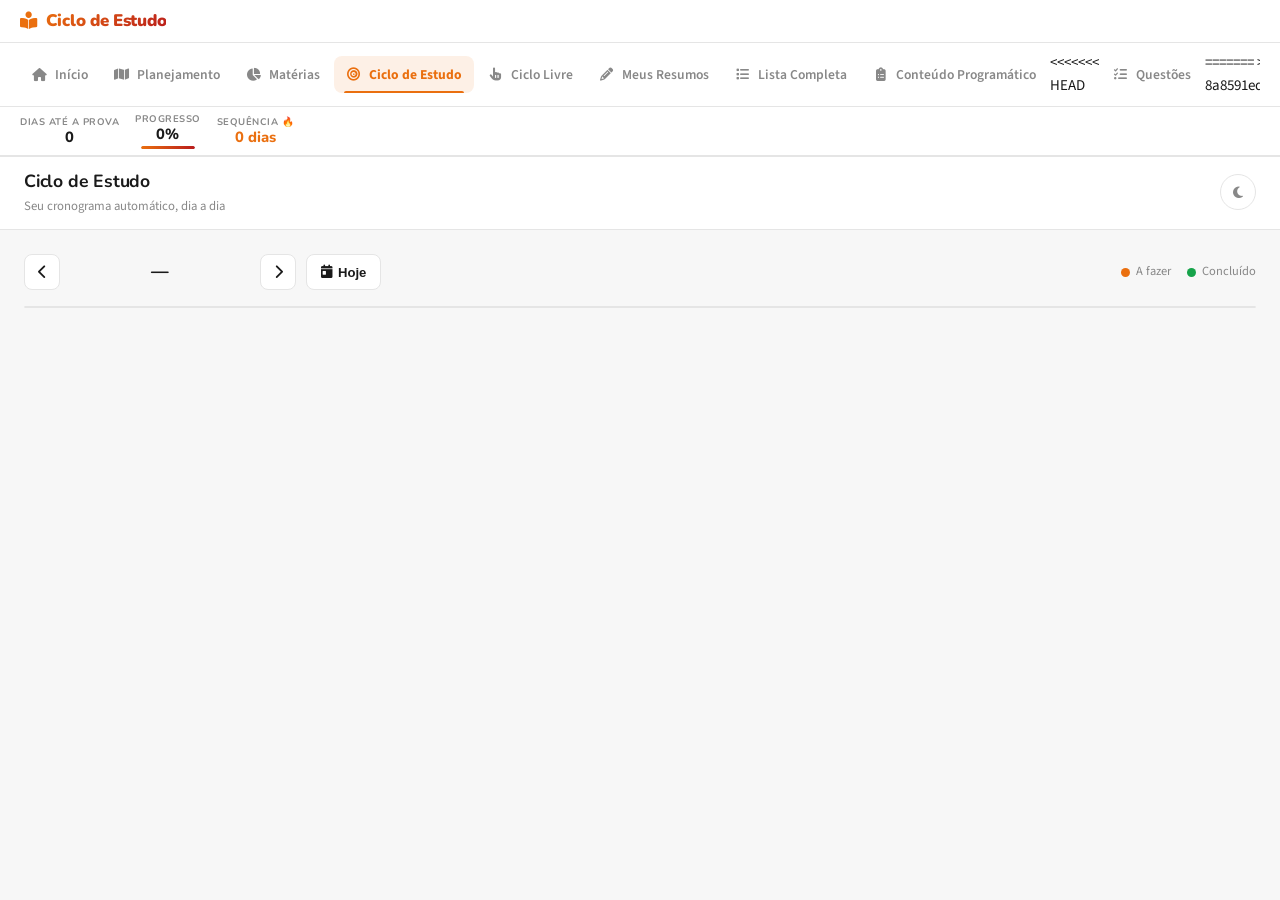
==== commit 888da4a5: "commit" ====
--- a/cicloestudo.html
+++ b/cicloestudo.html
@@ -57,10 +57,13 @@
                     <i class="fas fa-clipboard-list"></i>
                     <span>Conteúdo Programático</span>
                 </a>
+<<<<<<< HEAD
                 <a href="questoes.html" class="nav-item">
                     <i class="fas fa-list-check"></i>
                     <span>Questões</span>
                 </a>
+=======
+>>>>>>> 8a8591edb317b906b6977c505202350c8e74bb43
                 <a href="tempoestudo.html" class="nav-item">
                     <i class="fas fa-chart-pie"></i>
                     <span>Tempo de Estudo</span>
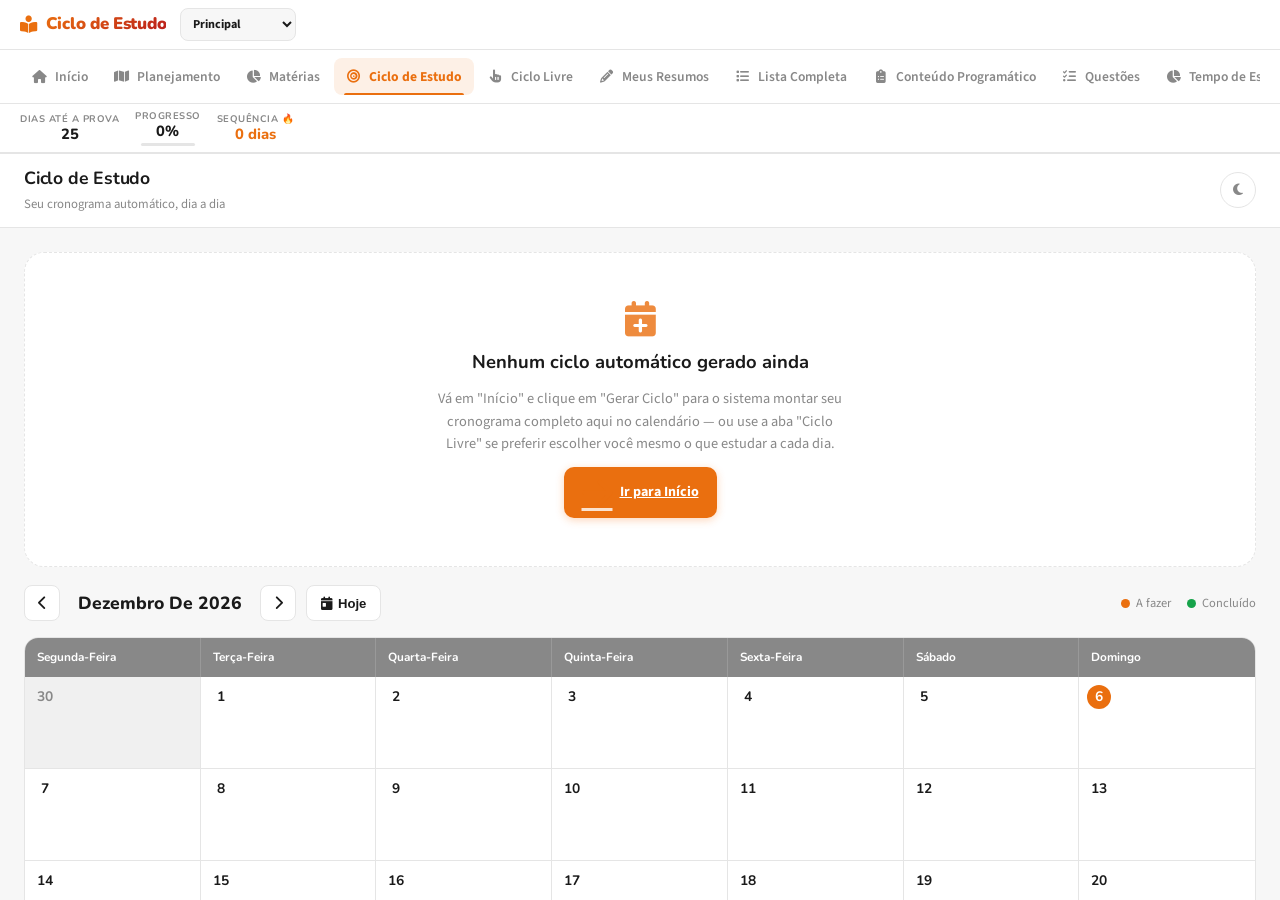
==== commit bbb99a24: "cummit" ====
--- a/cicloestudo.html
+++ b/cicloestudo.html
@@ -57,13 +57,10 @@
                     <i class="fas fa-clipboard-list"></i>
                     <span>Conteúdo Programático</span>
                 </a>
-<<<<<<< HEAD
                 <a href="questoes.html" class="nav-item">
                     <i class="fas fa-list-check"></i>
                     <span>Questões</span>
                 </a>
-=======
->>>>>>> 8a8591edb317b906b6977c505202350c8e74bb43
                 <a href="tempoestudo.html" class="nav-item">
                     <i class="fas fa-chart-pie"></i>
                     <span>Tempo de Estudo</span>
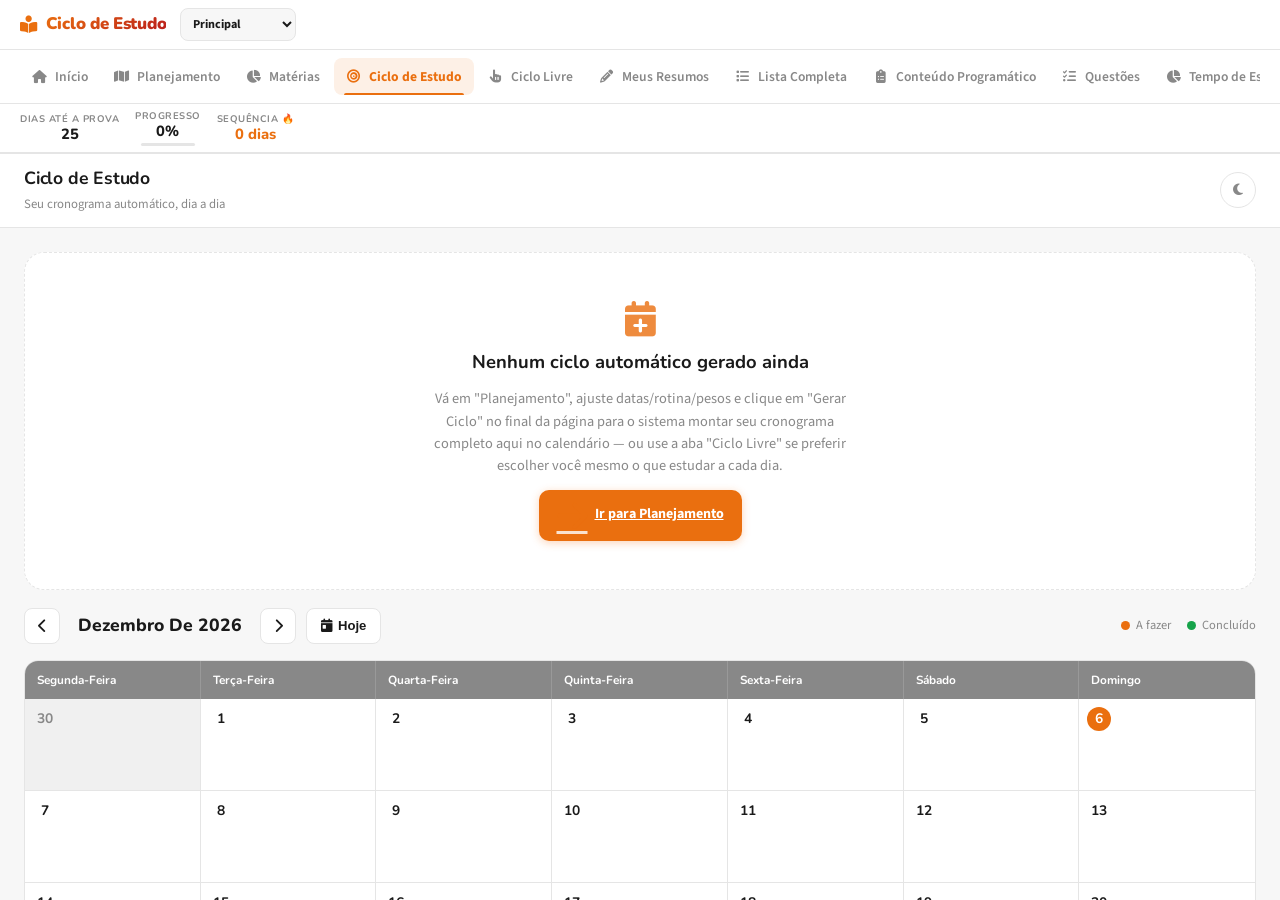
==== commit 28b5fdd3: "commit" ====
--- a/cicloestudo.html
+++ b/cicloestudo.html
@@ -168,6 +168,10 @@
                         <input type="number" id="note-questions-correct" class="note-input" placeholder="0" min="0" style="width: 100%; padding: 10px; background: var(--bg-color); border: 1px solid var(--border-color); color: var(--text-color); border-radius: 6px;">
                     </div>
                 </div>
+                <div id="note-questions-quiz-hint" style="display:none; gap:6px; align-items:flex-start; font-size:0.78rem; color:var(--green, #10b981); margin-bottom:10px; line-height:1.4;">
+                    <i class="fas fa-circle-check" style="margin-top:2px;"></i>
+                    <span>Preenchido automaticamente com o que você resolveu em Questões (IA) durante essa sessão — pode ajustar se quiser.</span>
+                </div>
                 <div style="display:flex; gap:6px; align-items:flex-start; font-size:0.78rem; color:var(--text-secondary, #999); margin-bottom:10px; line-height:1.4;">
                     <i class="fas fa-lightbulb" style="color:var(--accent-color); margin-top:2px;"></i>
                     <span>Antes de fechar: resolva 5-10 questões dessa matéria e dê uma revisada rápida nos pontos principais — reforça muito mais do que só ler.</span>
@@ -198,6 +202,9 @@
         <div class="bar-controls">
             <button class="bar-btn btn-cancel" onclick="openFocusMode()" title="Modo Foco (tela cheia)">
                 <i class="fas fa-expand"></i> Modo Foco
+            </button>
+            <button class="bar-btn btn-continue" onclick="goToQuizForActiveSubject()" title="Pausa o cronômetro e abre questões de IA dessa matéria">
+                <i class="fas fa-list-check"></i> Questões IA
             </button>
             <button id="btn-pause-resume" class="bar-btn btn-continue" onclick="togglePauseResume()">
                 <i class="fas fa-pause"></i> Pausar
@@ -225,6 +232,7 @@
     </div>
 
 
+    <script src="profile-keys.js"></script>
     <script src="core.js"></script>
     <script>
         /**
@@ -273,7 +281,7 @@
          * Desenha o mês inteiro: cabeçalho (Segunda..Domingo) + uma célula por dia (incluindo
          * dias do mês anterior/seguinte pra completar as semanas), com pontinhos indicando as
          * matérias planejadas (laranja = a fazer, verde = concluída) — o cronograma já vem
-         * pronto de fullSchedule (gerado em Início via "Gerar Ciclo").
+         * pronto de fullSchedule (gerado em Planejamento via "Gerar Ciclo").
          */
         function renderCalendarMonth() {
             const head = document.getElementById('calendar-grid-head');
@@ -286,8 +294,8 @@
                 <div class="cycle-empty" style="margin-bottom:18px;">
                     <i class="fas fa-calendar-plus"></i>
                     <h3>Nenhum ciclo automático gerado ainda</h3>
-                    <p>Vá em "Início" e clique em "Gerar Ciclo" para o sistema montar seu cronograma completo aqui no calendário — ou use a aba "Ciclo Livre" se preferir escolher você mesmo o que estudar a cada dia.</p>
-                    <a class="btn btn-primary" href="index.html"><i class="fas fa-arrow-right"></i> Ir para Início</a>
+                    <p>Vá em "Planejamento", ajuste datas/rotina/pesos e clique em "Gerar Ciclo" no final da página para o sistema montar seu cronograma completo aqui no calendário — ou use a aba "Ciclo Livre" se preferir escolher você mesmo o que estudar a cada dia.</p>
+                    <a class="btn btn-primary" href="planejamento.html"><i class="fas fa-arrow-right"></i> Ir para Planejamento</a>
                 </div>` : '';
 
             label.textContent = calendarViewDate.toLocaleDateString('pt-BR', { month: 'long', year: 'numeric' }).replace(/^\w/, c => c.toUpperCase());
--- a/core.css
+++ b/core.css
@@ -679,6 +679,17 @@
             background: transparent; border: 1px solid var(--border); color: var(--ink-3); cursor: pointer;
         }
         .review-add button:hover { border-color: var(--accent); color: var(--accent); }
+        .topic-add-item { border-bottom: none !important; padding-top: 10px !important; margin-top: 4px; border-top: 1px dashed var(--border-2); }
+        .topic-add-input {
+            flex: 1; min-width: 160px; padding: 6px 10px; background: var(--input-bg); border: 1px solid var(--input-border);
+            color: var(--ink); border-radius: var(--r-sm); font-size: 0.85rem; font-family: 'Source Sans 3', sans-serif;
+        }
+        .topic-add-btn {
+            font-size: 0.76rem; font-weight: 700; padding: 6px 12px; border-radius: var(--r-sm);
+            background: transparent; border: 1px solid var(--accent); color: var(--accent); cursor: pointer;
+            display: inline-flex; align-items: center; gap: 5px; white-space: nowrap; font-family: inherit;
+        }
+        .topic-add-btn:hover { background: var(--accent-soft); }
         .progress-mini {
             width: 80px; height: 4px; background: var(--border);
             border-radius: 99px; overflow: hidden;
@@ -938,6 +949,12 @@
         }
         .bar-target { margin-left: 7px; font-size: 0.76rem; color: rgba(255,255,255,0.4); font-family: monospace; }
         .bar-controls { display: flex; gap: 7px; }
+        /* Com 5 botões (Modo Foco, Questões IA, Pausar, Salvar, Cancelar) a barra não cabe mais numa
+           linha só em telas estreitas — deixa quebrar e crescer em altura em vez de cortar botão. */
+        @media (max-width: 900px) {
+            #active-study-bar { height: auto; min-height: 62px; flex-wrap: wrap; gap: 8px; padding: 10px 14px; }
+            .bar-controls { flex-wrap: wrap; justify-content: flex-end; }
+        }
         .bar-btn {
             border: none; padding: 6px 14px; border-radius: var(--r);
             font-weight: 700; cursor: pointer;
